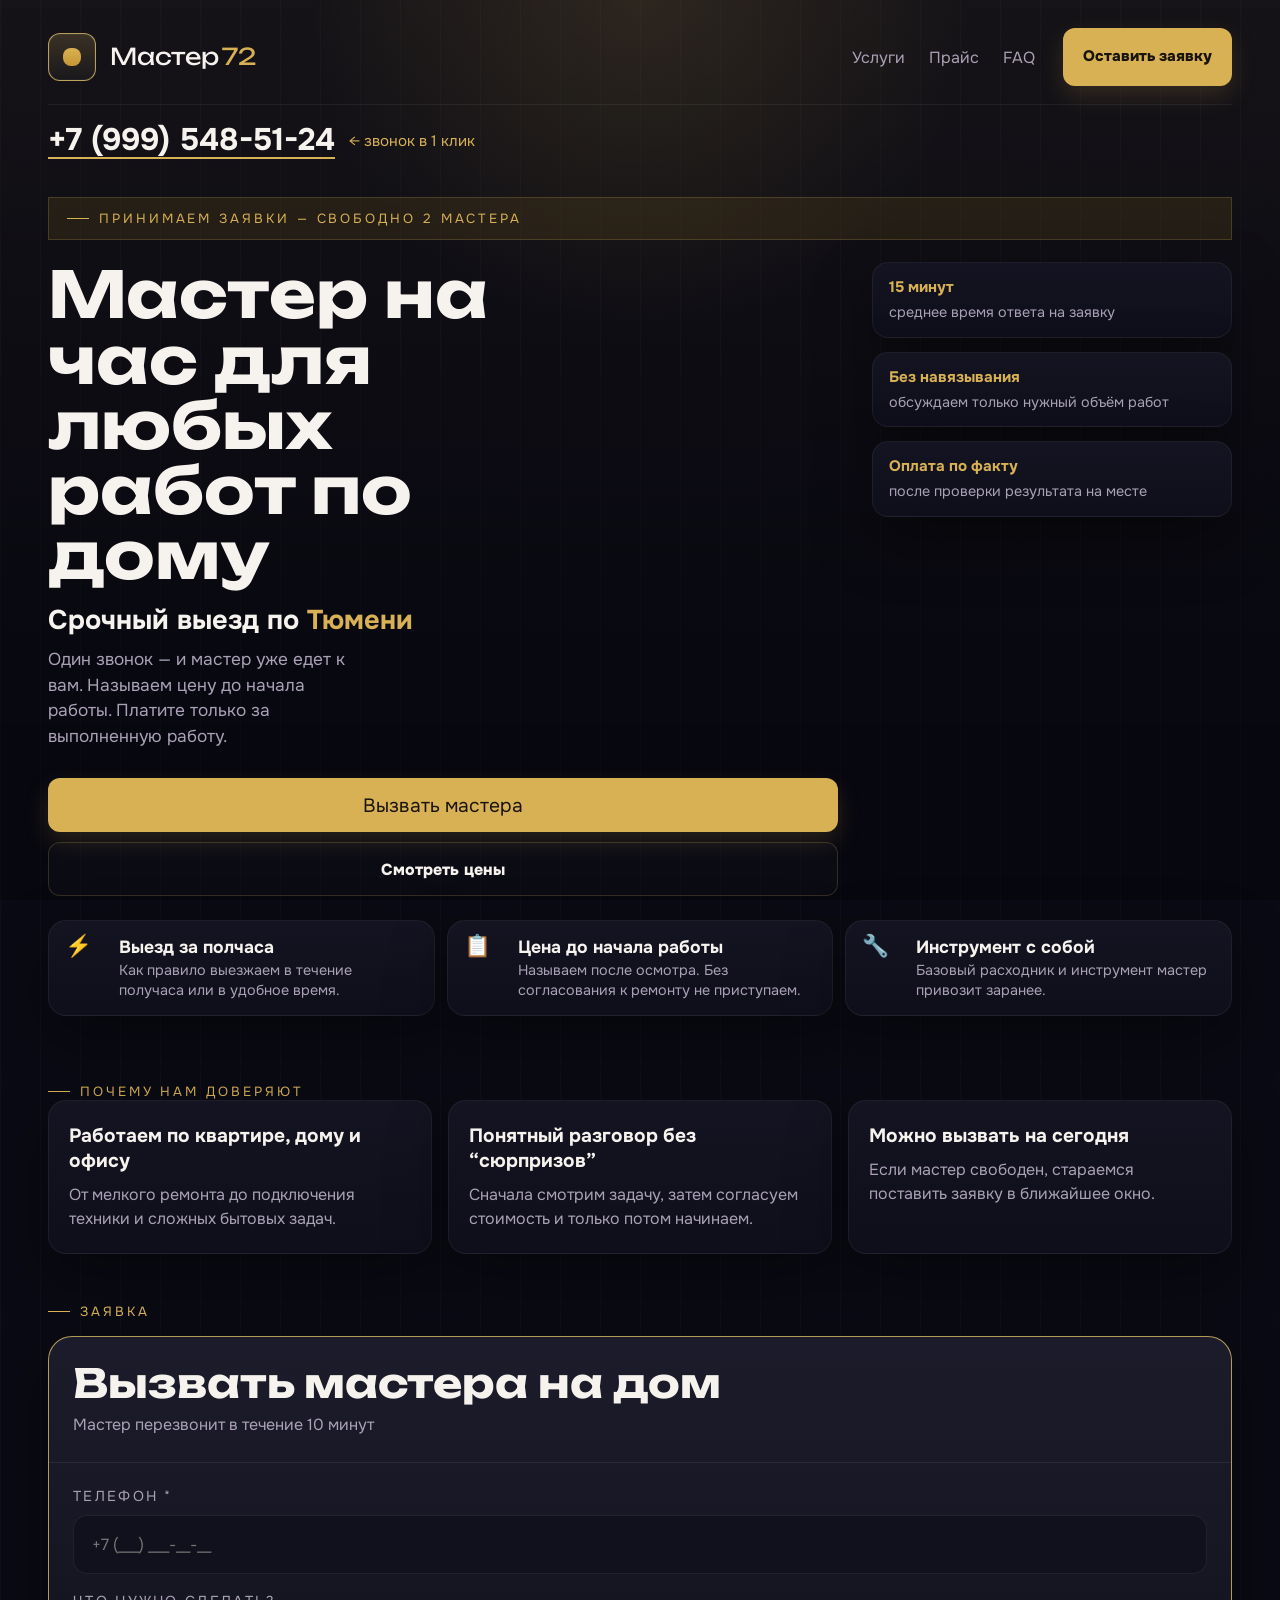
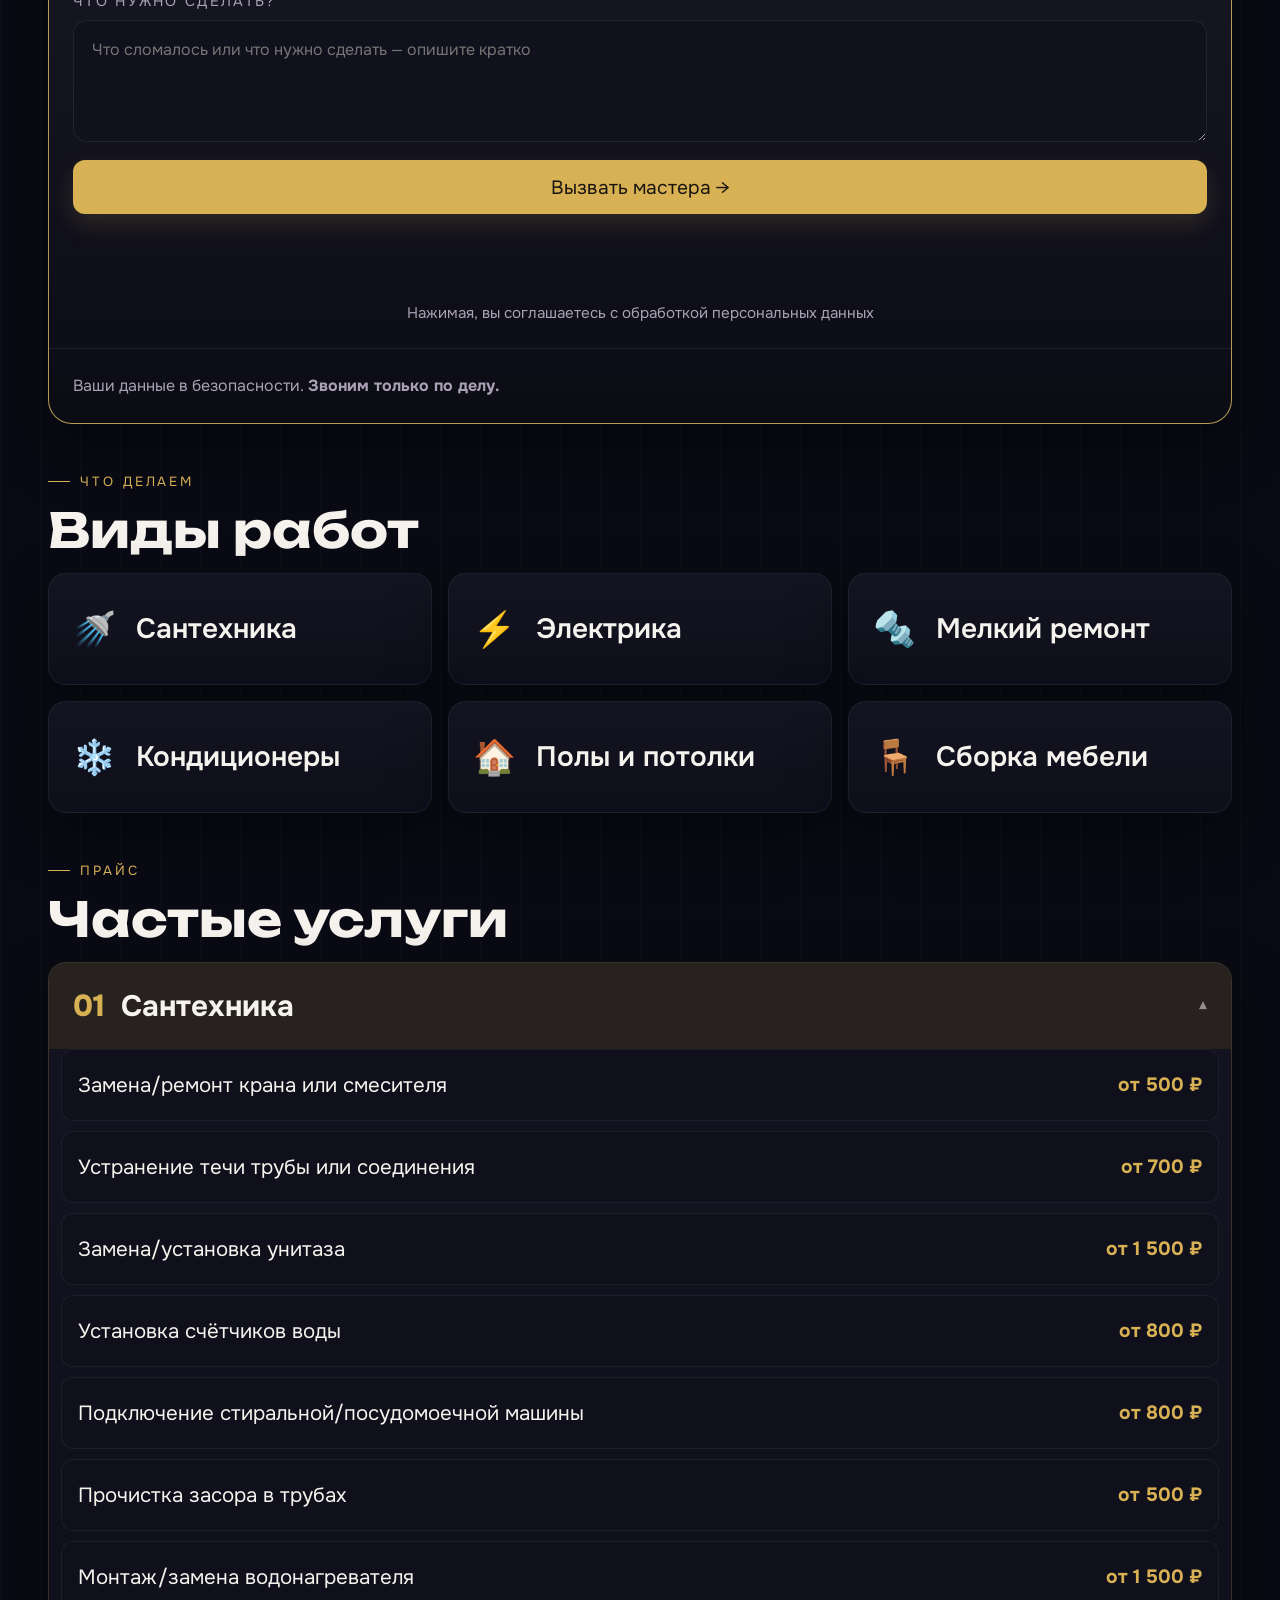
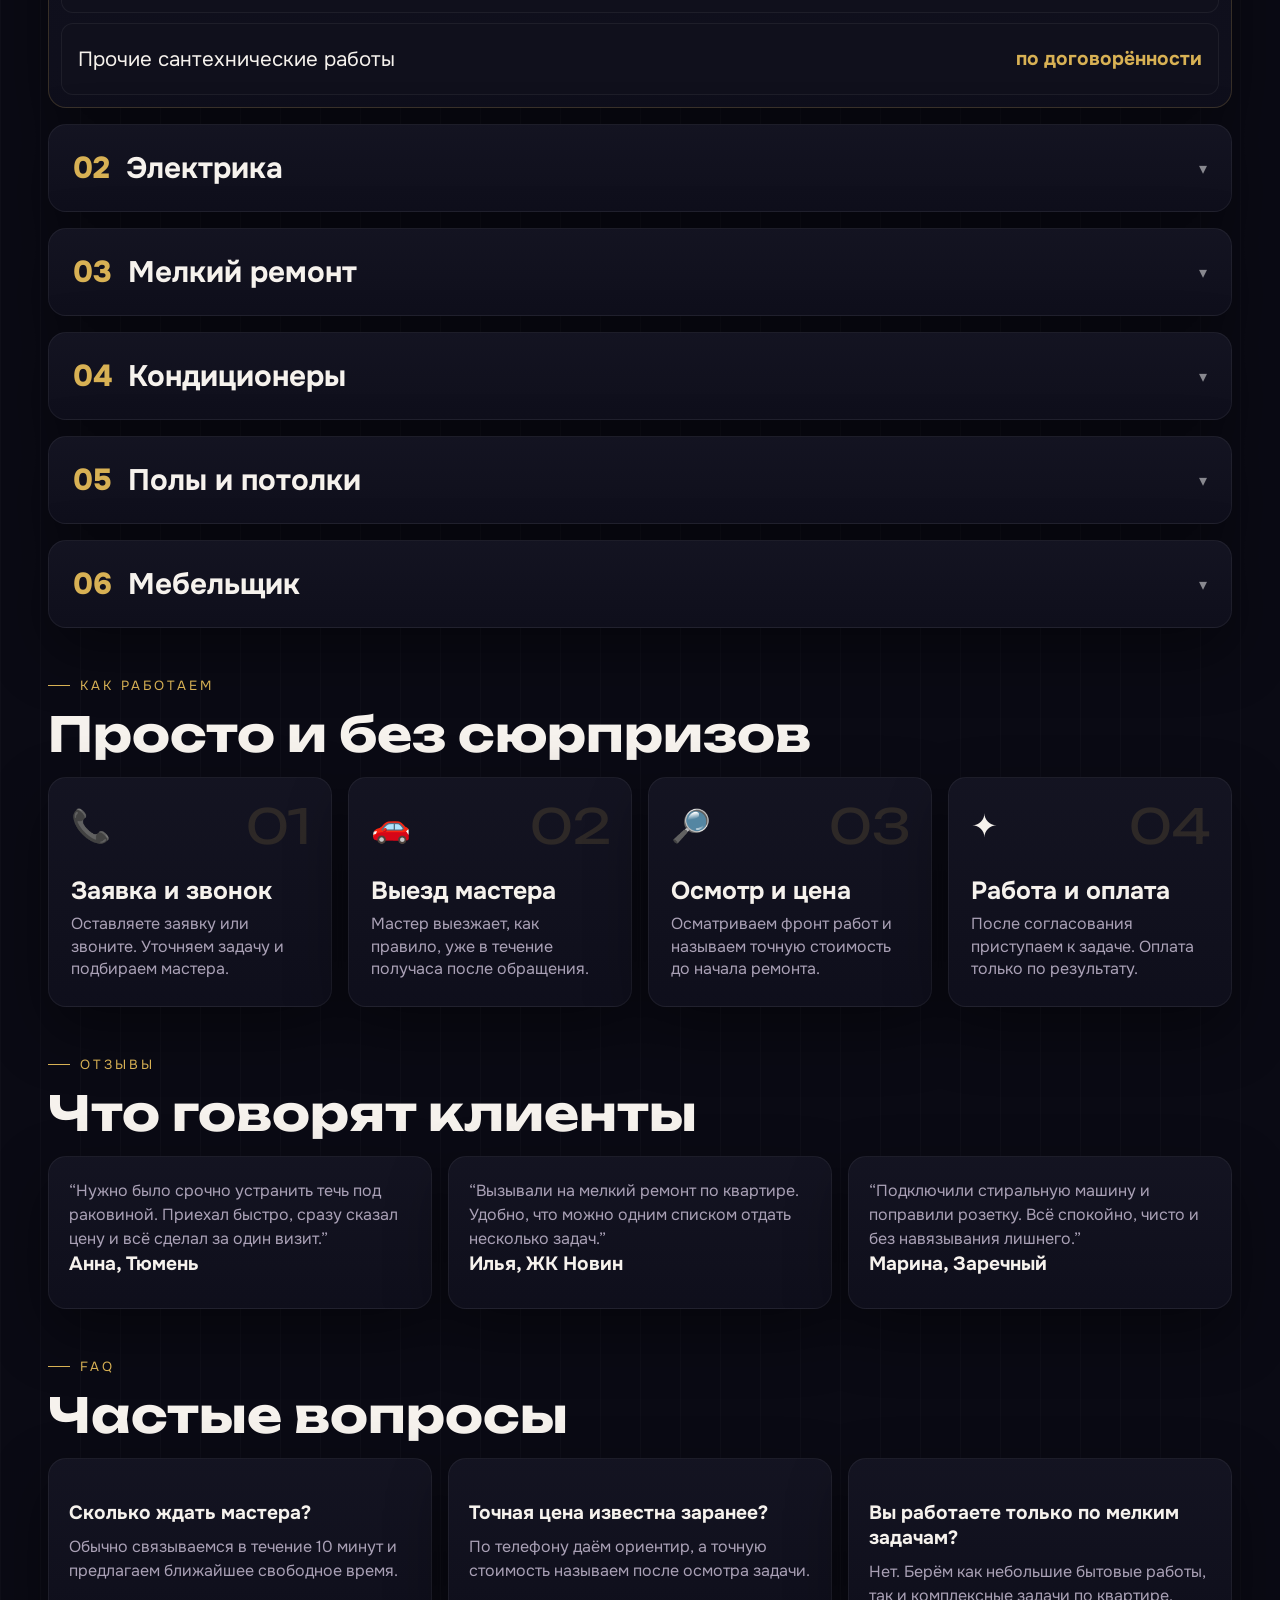
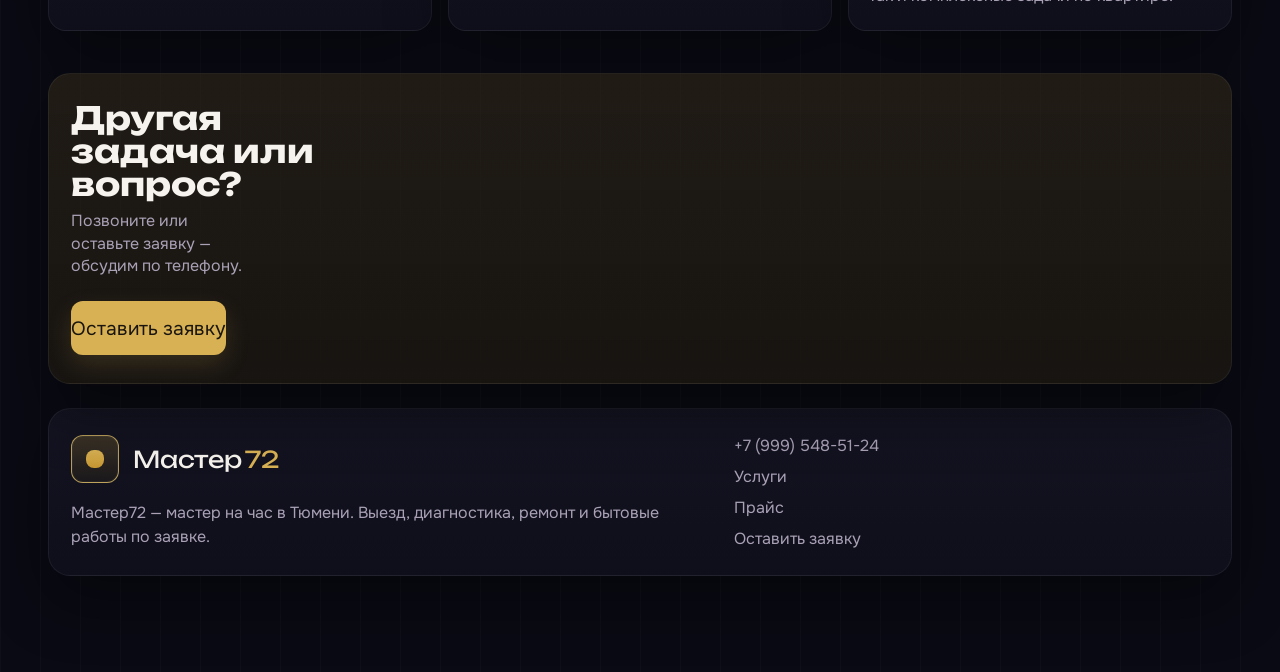
==== index.html @ 2a62adc3 "Initial Master72 demo site" ====
<!DOCTYPE html>
<html lang="ru">
  <head>
    <meta charset="UTF-8" />
    <meta name="viewport" content="width=device-width, initial-scale=1.0" />
    <title>Мастер72 — мастер на час в Тюмени</title>
    <meta
      name="description"
      content="Мастер72 — мастер на час в Тюмени. Срочный выезд, понятная цена и заявка в 1 клик."
    />
    <link rel="preconnect" href="https://fonts.googleapis.com" />
    <link rel="preconnect" href="https://fonts.gstatic.com" crossorigin />
    <link
      href="https://fonts.googleapis.com/css2?family=Onest:wght@300;400;500;600;700;800&family=Unbounded:wght@500;700&display=swap"
      rel="stylesheet"
    />
    <link rel="stylesheet" href="styles.css" />
  </head>
  <body>
    <div class="page-shell">
      <header class="site-header reveal">
        <div class="brand">
          <div class="brand__mark" aria-hidden="true"></div>
          <div class="brand__name">
            <span>Мастер</span><span>72</span>
          </div>
        </div>
        <nav class="top-nav" aria-label="Основная навигация">
          <a href="#services">Услуги</a>
          <a href="#prices">Прайс</a>
          <a href="#faq">FAQ</a>
        </nav>
        <a class="button button--header" href="#lead-form">Оставить заявку</a>
      </header>

      <div class="contact-bar reveal">
        <a class="contact-bar__phone" href="tel:+79995485124">+7 (999) 548-51-24</a>
        <a class="contact-bar__hint" href="#lead-form">← звонок в 1 клик</a>
      </div>

      <main>
        <section class="hero reveal">
          <div class="eyebrow">Принимаем заявки — свободно 2 мастера</div>
          <div class="hero-grid">
            <div class="hero-copy">
              <h1>Мастер на час для любых работ по дому</h1>
              <p class="hero__subtitle">Срочный выезд по <span>Тюмени</span></p>
              <p class="hero__text">
                Один звонок — и мастер уже едет к вам. Называем цену до начала
                работы. Платите только за выполненную работу.
              </p>
              <div class="hero-actions">
                <a class="button button--primary" href="#lead-form">Вызвать мастера</a>
                <a class="button button--ghost" href="#prices">Смотреть цены</a>
              </div>
            </div>

            <aside class="hero-aside">
              <div class="hero-badge">
                <strong>15 минут</strong>
                <span>среднее время ответа на заявку</span>
              </div>
              <div class="hero-badge">
                <strong>Без навязывания</strong>
                <span>обсуждаем только нужный объём работ</span>
              </div>
              <div class="hero-badge">
                <strong>Оплата по факту</strong>
                <span>после проверки результата на месте</span>
              </div>
            </aside>
          </div>

          <div class="hero-points">
            <article class="point-card">
              <div class="point-card__icon">⚡</div>
              <div>
                <h2>Выезд за полчаса</h2>
                <p>Как правило выезжаем в течение получаса или в удобное время.</p>
              </div>
            </article>
            <article class="point-card">
              <div class="point-card__icon">📋</div>
              <div>
                <h2>Цена до начала работы</h2>
                <p>Называем после осмотра. Без согласования к ремонту не приступаем.</p>
              </div>
            </article>
            <article class="point-card">
              <div class="point-card__icon">🔧</div>
              <div>
                <h2>Инструмент с собой</h2>
                <p>Базовый расходник и инструмент мастер привозит заранее.</p>
              </div>
            </article>
          </div>
        </section>

        <section class="trust reveal">
          <div class="section-label">Почему нам доверяют</div>
          <div class="trust-grid">
            <article class="trust-card">
              <strong>Работаем по квартире, дому и офису</strong>
              <p>От мелкого ремонта до подключения техники и сложных бытовых задач.</p>
            </article>
            <article class="trust-card">
              <strong>Понятный разговор без “сюрпризов”</strong>
              <p>Сначала смотрим задачу, затем согласуем стоимость и только потом начинаем.</p>
            </article>
            <article class="trust-card">
              <strong>Можно вызвать на сегодня</strong>
              <p>Если мастер свободен, стараемся поставить заявку в ближайшее окно.</p>
            </article>
          </div>
        </section>

        <section class="lead reveal" id="lead-form">
          <div class="section-label">Заявка</div>
          <div class="lead__panel">
            <div class="lead__head">
              <h2>Вызвать мастера на дом</h2>
              <p>Мастер перезвонит в течение 10 минут</p>
            </div>

            <form class="lead-form" novalidate>
              <label>
                <span>Телефон *</span>
                <input
                  type="tel"
                  name="phone"
                  autocomplete="tel"
                  required
                  inputmode="tel"
                  maxlength="18"
                  placeholder="+7 (___) ___-__-__"
                />
              </label>
              <label>
                <span>Что нужно сделать?</span>
                <textarea
                  name="message"
                  rows="4"
                  placeholder="Что сломалось или что нужно сделать — опишите кратко"
                ></textarea>
              </label>
              <label class="lead-form__trap" aria-hidden="true">
                <span>Не заполнять</span>
                <input type="text" name="company" tabindex="-1" autocomplete="off" />
              </label>
              <button type="submit" class="button button--primary">
                Вызвать мастера →
              </button>
              <p class="lead-form__status" aria-live="polite"></p>
              <p class="lead-form__policy">
                Нажимая, вы соглашаетесь с обработкой персональных данных
              </p>
            </form>

            <div class="lead__foot">
              Ваши данные в безопасности. <strong>Звоним только по делу.</strong>
            </div>
          </div>
          <div class="lead-success" aria-hidden="true">
            <div class="lead-success__icon">✓</div>
            <h3>Заявка отправлена</h3>
            <p>Мы получили ваш номер и скоро свяжемся с вами, чтобы уточнить детали.</p>
          </div>
        </section>

        <section class="services reveal" id="services">
          <div class="section-label">Что делаем</div>
          <h2 class="section-title">Виды работ</h2>

          <div class="services-list">
            <article class="service-tile"><span>🚿</span>Сантехника</article>
            <article class="service-tile"><span>⚡</span>Электрика</article>
            <article class="service-tile"><span>🔩</span>Мелкий ремонт</article>
            <article class="service-tile"><span>❄️</span>Кондиционеры</article>
            <article class="service-tile"><span>🏠</span>Полы и потолки</article>
            <article class="service-tile"><span>🪑</span>Сборка мебели</article>
          </div>
        </section>

        <section class="prices reveal" id="prices">
          <div class="section-label">Прайс</div>
          <h2 class="section-title">Частые услуги</h2>

          <div class="accordion">
            <article class="accordion-item is-open">
              <button class="accordion-trigger" type="button" aria-expanded="true">
                <span class="accordion-trigger__index">01</span>
                <span class="accordion-trigger__title">Сантехника</span>
                <span class="accordion-trigger__arrow">▾</span>
              </button>
              <div class="accordion-panel">
                <div class="price-row"><span>Замена/ремонт крана или смесителя</span><strong>от 500 ₽</strong></div>
                <div class="price-row"><span>Устранение течи трубы или соединения</span><strong>от 700 ₽</strong></div>
                <div class="price-row"><span>Замена/установка унитаза</span><strong>от 1 500 ₽</strong></div>
                <div class="price-row"><span>Установка счётчиков воды</span><strong>от 800 ₽</strong></div>
                <div class="price-row"><span>Подключение стиральной/посудомоечной машины</span><strong>от 800 ₽</strong></div>
                <div class="price-row"><span>Прочистка засора в трубах</span><strong>от 500 ₽</strong></div>
                <div class="price-row"><span>Монтаж/замена водонагревателя</span><strong>от 1 500 ₽</strong></div>
                <div class="price-row"><span>Прочие сантехнические работы</span><strong>по договорённости</strong></div>
              </div>
            </article>

            <article class="accordion-item">
              <button class="accordion-trigger" type="button" aria-expanded="false">
                <span class="accordion-trigger__index">02</span>
                <span class="accordion-trigger__title">Электрика</span>
                <span class="accordion-trigger__arrow">▾</span>
              </button>
              <div class="accordion-panel">
                <div class="price-row"><span>Замена розетки или выключателя</span><strong>от 400 ₽</strong></div>
                <div class="price-row"><span>Установка светильника</span><strong>от 700 ₽</strong></div>
                <div class="price-row"><span>Поиск неисправности</span><strong>от 1 000 ₽</strong></div>
              </div>
            </article>

            <article class="accordion-item">
              <button class="accordion-trigger" type="button" aria-expanded="false">
                <span class="accordion-trigger__index">03</span>
                <span class="accordion-trigger__title">Мелкий ремонт</span>
                <span class="accordion-trigger__arrow">▾</span>
              </button>
              <div class="accordion-panel">
                <div class="price-row"><span>Повесить полку, карниз, зеркало</span><strong>от 500 ₽</strong></div>
                <div class="price-row"><span>Замена замка или ручки</span><strong>от 700 ₽</strong></div>
                <div class="price-row"><span>Мелкий бытовой ремонт</span><strong>по договорённости</strong></div>
              </div>
            </article>

            <article class="accordion-item">
              <button class="accordion-trigger" type="button" aria-expanded="false">
                <span class="accordion-trigger__index">04</span>
                <span class="accordion-trigger__title">Кондиционеры</span>
                <span class="accordion-trigger__arrow">▾</span>
              </button>
              <div class="accordion-panel">
                <div class="price-row"><span>Чистка внутреннего блока</span><strong>от 1 500 ₽</strong></div>
                <div class="price-row"><span>Диагностика</span><strong>от 1 000 ₽</strong></div>
              </div>
            </article>

            <article class="accordion-item">
              <button class="accordion-trigger" type="button" aria-expanded="false">
                <span class="accordion-trigger__index">05</span>
                <span class="accordion-trigger__title">Полы и потолки</span>
                <span class="accordion-trigger__arrow">▾</span>
              </button>
              <div class="accordion-panel">
                <div class="price-row"><span>Локальный ремонт покрытий</span><strong>от 1 200 ₽</strong></div>
                <div class="price-row"><span>Монтаж плинтуса</span><strong>от 250 ₽/м</strong></div>
              </div>
            </article>

            <article class="accordion-item">
              <button class="accordion-trigger" type="button" aria-expanded="false">
                <span class="accordion-trigger__index">06</span>
                <span class="accordion-trigger__title">Мебельщик</span>
                <span class="accordion-trigger__arrow">▾</span>
              </button>
              <div class="accordion-panel">
                <div class="price-row"><span>Сборка шкафа или комода</span><strong>от 1 500 ₽</strong></div>
                <div class="price-row"><span>Сборка кухни</span><strong>от 4 000 ₽</strong></div>
              </div>
            </article>
          </div>
        </section>

        <section class="process reveal">
          <div class="section-label">Как работаем</div>
          <h2 class="section-title">Просто и без сюрпризов</h2>

          <div class="steps">
            <article class="step-card">
              <div class="step-card__emoji">📞</div>
              <div class="step-card__number">01</div>
              <h3>Заявка и звонок</h3>
              <p>Оставляете заявку или звоните. Уточняем задачу и подбираем мастера.</p>
            </article>
            <article class="step-card">
              <div class="step-card__emoji">🚗</div>
              <div class="step-card__number">02</div>
              <h3>Выезд мастера</h3>
              <p>Мастер выезжает, как правило, уже в течение получаса после обращения.</p>
            </article>
            <article class="step-card">
              <div class="step-card__emoji">🔎</div>
              <div class="step-card__number">03</div>
              <h3>Осмотр и цена</h3>
              <p>Осматриваем фронт работ и называем точную стоимость до начала ремонта.</p>
            </article>
            <article class="step-card">
              <div class="step-card__emoji">✦</div>
              <div class="step-card__number">04</div>
              <h3>Работа и оплата</h3>
              <p>После согласования приступаем к задаче. Оплата только по результату.</p>
            </article>
          </div>
        </section>

        <section class="reviews reveal">
          <div class="section-label">Отзывы</div>
          <h2 class="section-title">Что говорят клиенты</h2>
          <div class="reviews-grid">
            <article class="review-card">
              <p>
                “Нужно было срочно устранить течь под раковиной. Приехал быстро,
                сразу сказал цену и всё сделал за один визит.”
              </p>
              <strong>Анна, Тюмень</strong>
            </article>
            <article class="review-card">
              <p>
                “Вызывали на мелкий ремонт по квартире. Удобно, что можно одним
                списком отдать несколько задач.”
              </p>
              <strong>Илья, ЖК Новин</strong>
            </article>
            <article class="review-card">
              <p>
                “Подключили стиральную машину и поправили розетку. Всё спокойно,
                чисто и без навязывания лишнего.”
              </p>
              <strong>Марина, Заречный</strong>
            </article>
          </div>
        </section>

        <section class="faq reveal" id="faq">
          <div class="section-label">FAQ</div>
          <h2 class="section-title">Частые вопросы</h2>
          <div class="faq-list">
            <article class="faq-item">
              <h3>Сколько ждать мастера?</h3>
              <p>Обычно связываемся в течение 10 минут и предлагаем ближайшее свободное время.</p>
            </article>
            <article class="faq-item">
              <h3>Точная цена известна заранее?</h3>
              <p>По телефону даём ориентир, а точную стоимость называем после осмотра задачи.</p>
            </article>
            <article class="faq-item">
              <h3>Вы работаете только по мелким задачам?</h3>
              <p>Нет. Берём как небольшие бытовые работы, так и комплексные задачи по квартире.</p>
            </article>
          </div>
        </section>

        <section class="cta reveal">
          <div>
            <h2>Другая задача или вопрос?</h2>
            <p>Позвоните или оставьте заявку — обсудим по телефону.</p>
          </div>
          <a class="button button--primary" href="#lead-form">Оставить заявку</a>
        </section>
      </main>

      <footer class="site-footer reveal">
        <div class="site-footer__brand">
          <div class="brand">
            <div class="brand__mark" aria-hidden="true"></div>
            <div class="brand__name">
              <span>Мастер</span><span>72</span>
            </div>
          </div>
          <p>Мастер72 — мастер на час в Тюмени. Выезд, диагностика, ремонт и бытовые работы по заявке.</p>
        </div>
        <div class="site-footer__links">
          <a href="tel:+79995485124">+7 (999) 548-51-24</a>
          <a href="#services">Услуги</a>
          <a href="#prices">Прайс</a>
          <a href="#lead-form">Оставить заявку</a>
        </div>
      </footer>
    </div>

    <script src="script.js"></script>
  </body>
</html>
---- styles.css ----
:root {
  --bg: #0a0a14;
  --bg-soft: #10101d;
  --panel: #141422;
  --panel-strong: #201d18;
  --line: rgba(233, 200, 109, 0.18);
  --line-strong: rgba(233, 200, 109, 0.75);
  --text: #f6f2ed;
  --muted: #aaa1b6;
  --accent: #d8b154;
  --accent-deep: #9f7c2e;
  --shadow: 0 24px 60px rgba(0, 0, 0, 0.42);
}

* {
  box-sizing: border-box;
}

html {
  scroll-behavior: smooth;
}

body {
  margin: 0;
  min-width: 320px;
  overflow-x: hidden;
  font-family: "Onest", sans-serif;
  background:
    linear-gradient(180deg, rgba(216, 177, 84, 0.06), transparent 12%),
    linear-gradient(90deg, rgba(255, 255, 255, 0.02) 1px, transparent 1px),
    var(--bg);
  background-size: auto, 40px 40px, auto;
  color: var(--text);
}

body::before {
  content: "";
  position: fixed;
  inset: 0;
  pointer-events: none;
  background:
    radial-gradient(circle at top center, rgba(216, 177, 84, 0.12), transparent 30%),
    linear-gradient(180deg, transparent, rgba(0, 0, 0, 0.25));
}

.page-shell {
  width: min(100%, 1240px);
  margin: 0 auto;
  padding: 18px 20px 48px;
  position: relative;
}

.site-header,
.contact-bar,
.hero,
.trust,
.lead,
.services,
.prices,
.process,
.reviews,
.faq,
.cta {
  position: relative;
  z-index: 1;
}

.site-header {
  display: grid;
  grid-template-columns: minmax(0, 1fr) auto auto;
  align-items: center;
  gap: 16px;
  padding-bottom: 18px;
  border-bottom: 1px solid rgba(255, 255, 255, 0.06);
}

.brand {
  display: flex;
  align-items: center;
  gap: 14px;
  min-width: 0;
}

.brand__mark {
  width: 48px;
  height: 48px;
  border-radius: 12px;
  border: 1px solid var(--line-strong);
  background:
    linear-gradient(180deg, rgba(216, 177, 84, 0.22), rgba(216, 177, 84, 0.06)),
    #0e0e18;
  box-shadow: inset 0 0 0 1px rgba(255, 255, 255, 0.04);
  position: relative;
}

.brand__mark::before {
  content: "";
  position: absolute;
  inset: 14px;
  border-radius: 8px;
  background: linear-gradient(180deg, var(--accent), #c69732);
}

.brand__name {
  display: flex;
  flex-wrap: wrap;
  gap: 0.15em;
  font-family: "Unbounded", sans-serif;
  font-size: clamp(1rem, 4vw, 1.45rem);
  line-height: 1.1;
  min-width: 0;
}

.brand__name span:last-child {
  color: var(--accent);
}

.top-nav {
  display: none;
  align-items: center;
  gap: 24px;
}

.top-nav a,
.site-footer__links a {
  color: var(--muted);
  text-decoration: none;
  transition: color 180ms ease;
}

.top-nav a:hover,
.site-footer__links a:hover {
  color: var(--text);
}

.button {
  display: inline-flex;
  align-items: center;
  justify-content: center;
  border-radius: 12px;
  text-decoration: none;
  font-weight: 800;
  transition: transform 180ms ease, box-shadow 180ms ease, background 180ms ease;
}

.button:hover,
.button:focus-visible {
  transform: translateY(-1px);
}

.button--header,
.button--primary {
  background: var(--accent);
  color: #19150e;
  box-shadow: 0 10px 24px rgba(216, 177, 84, 0.16);
}

.button--ghost {
  min-height: 64px;
  padding: 0 22px;
  border: 1px solid var(--line);
  color: var(--text);
  background: rgba(255, 255, 255, 0.02);
}

.button--header {
  min-height: 58px;
  padding: 0 20px;
  width: auto;
  min-width: 146px;
  text-align: center;
  font-size: 0.95rem;
  line-height: 1.05;
  flex-shrink: 0;
}

.contact-bar {
  display: flex;
  align-items: center;
  gap: 14px;
  padding: 18px 0 12px;
  margin-bottom: 18px;
  overflow-x: auto;
}

.contact-bar__phone {
  color: var(--text);
  text-decoration: none;
  font-size: clamp(1.35rem, 5vw, 1.95rem);
  font-weight: 700;
  border-bottom: 2px solid var(--accent);
  line-height: 1.1;
}

.contact-bar__hint {
  color: var(--accent);
  text-decoration: none;
  white-space: nowrap;
  font-size: 0.95rem;
}

.hero {
  padding: 8px 0 18px;
}

.hero-grid {
  display: grid;
  gap: 22px;
  margin-bottom: 24px;
}

.hero-copy {
  display: grid;
  align-content: start;
}

.hero-actions {
  display: grid;
  gap: 12px;
  margin-top: 8px;
}

.hero-aside {
  display: grid;
  gap: 14px;
  align-content: start;
  align-self: start;
}

.hero-badge,
.trust-card,
.review-card,
.faq-item,
.site-footer {
  border: 1px solid rgba(255, 255, 255, 0.06);
  background: linear-gradient(180deg, rgba(20, 20, 34, 0.98), rgba(15, 15, 28, 0.98));
  box-shadow: var(--shadow);
}

.hero-badge {
  padding: 14px 16px;
  border-radius: 18px;
}

.hero-badge strong {
  display: block;
  margin-bottom: 4px;
  font-size: 0.98rem;
  color: var(--accent);
}

.hero-badge span {
  color: var(--muted);
  line-height: 1.35;
  font-size: 0.94rem;
}

.eyebrow,
.section-label {
  display: inline-flex;
  align-items: center;
  gap: 10px;
  color: var(--accent);
  text-transform: uppercase;
  letter-spacing: 0.22em;
  font-size: 0.83rem;
}

.eyebrow {
  width: 100%;
  padding: 12px 18px;
  margin-bottom: 22px;
  border: 1px solid var(--line);
  background: rgba(78, 61, 28, 0.35);
}

.eyebrow::before,
.section-label::before {
  content: "";
  width: 22px;
  height: 1px;
  background: currentColor;
}

h1,
.section-title,
.lead__head h2,
.cta h2 {
  margin: 0;
  font-family: "Unbounded", sans-serif;
  font-weight: 700;
  line-height: 1.02;
}

h1 {
  max-width: 10ch;
  font-size: clamp(2.05rem, 9.8vw, 4rem);
}

.hero__subtitle {
  margin: 18px 0 10px;
  font-size: clamp(1.2rem, 5vw, 1.8rem);
  font-weight: 700;
}

.hero__subtitle span,
.hero__subtitle strong,
.accent {
  color: var(--accent);
}

.hero__text {
  max-width: 16ch;
  margin: 0 0 28px;
  color: var(--muted);
  font-size: 1.15rem;
  line-height: 1.5;
}

.hero-points,
.trust-grid,
.services-list,
.accordion,
.steps,
.reviews-grid,
.faq-list {
  display: grid;
  gap: 16px;
}

.point-card,
.service-tile,
.accordion-item,
.step-card,
.lead__panel,
.cta {
  border: 1px solid rgba(255, 255, 255, 0.06);
  background: linear-gradient(180deg, rgba(20, 20, 34, 0.98), rgba(15, 15, 28, 0.98));
  box-shadow: var(--shadow);
}

.point-card {
  display: grid;
  grid-template-columns: 42px 1fr;
  gap: 16px;
  padding: 18px 18px;
  border-radius: 18px;
}

.point-card__icon {
  font-size: 1.7rem;
  line-height: 1;
}

.point-card h2,
.step-card h3 {
  margin: 0 0 6px;
  font-size: 1.55rem;
  font-weight: 700;
}

.point-card p,
.step-card p,
.cta p,
.lead__head p,
.lead-form__policy,
.lead__foot {
  margin: 0;
  color: var(--muted);
  line-height: 1.4;
}

.lead,
.trust,
.services,
.prices,
.process,
.reviews,
.faq,
.cta {
  margin-top: 42px;
}

.lead {
  position: relative;
}

.lead__panel {
  margin-top: 16px;
  border-radius: 24px;
  overflow: hidden;
  border-color: var(--line-strong);
  background:
    linear-gradient(180deg, rgba(28, 28, 44, 0.98), rgba(12, 12, 21, 0.98));
}

.lead__head,
.lead__foot {
  padding: 26px 24px;
}

.lead__head {
  border-bottom: 1px solid rgba(255, 255, 255, 0.08);
}

.lead__head h2 {
  font-size: clamp(1.8rem, 7vw, 2.5rem);
  margin-bottom: 10px;
}

.lead-form {
  display: grid;
  gap: 18px;
  padding: 24px;
}

.lead-form label {
  display: grid;
  gap: 10px;
}

.lead-form span {
  color: var(--muted);
  text-transform: uppercase;
  letter-spacing: 0.16em;
  font-size: 0.9rem;
}

.lead-form input,
.lead-form textarea {
  width: 100%;
  border: 1px solid rgba(255, 255, 255, 0.07);
  border-radius: 14px;
  background: #11111d;
  color: var(--text);
  padding: 18px 18px;
  font: inherit;
  outline: none;
}

.lead-form input:focus,
.lead-form textarea:focus {
  border-color: var(--line-strong);
  box-shadow: 0 0 0 4px rgba(216, 177, 84, 0.08);
}

.lead-form__trap {
  position: absolute;
  left: -9999px;
  opacity: 0;
  pointer-events: none;
}

.button--primary {
  min-height: 64px;
  border: 0;
  font: inherit;
  font-size: 1.45rem;
  cursor: pointer;
}

.lead-form__policy {
  text-align: center;
  font-size: 0.95rem;
}

.lead-form__status {
  min-height: 1.4em;
  text-align: center;
  font-size: 0.96rem;
}

.lead-form__status[data-state="success"] {
  color: #d6c06f;
}

.lead-form__status[data-state="error"] {
  color: #f0a1a1;
}

.button:disabled {
  cursor: wait;
  opacity: 0.82;
  transform: none;
}

.lead__foot {
  border-top: 1px solid rgba(255, 255, 255, 0.08);
}

.lead-success {
  position: absolute;
  inset: 56px 14px 14px;
  display: grid;
  align-content: center;
  justify-items: center;
  gap: 14px;
  padding: 28px 22px;
  border-radius: 22px;
  background: linear-gradient(180deg, rgba(18, 18, 31, 0.96), rgba(10, 10, 18, 0.98));
  border: 1px solid rgba(216, 177, 84, 0.24);
  box-shadow: 0 30px 70px rgba(0, 0, 0, 0.45);
  opacity: 0;
  transform: translateY(10px);
  pointer-events: none;
  transition: opacity 220ms ease, transform 220ms ease;
  z-index: 3;
  text-align: center;
}

.lead-success.is-visible {
  opacity: 1;
  transform: translateY(0);
}

.lead-success__icon {
  width: 64px;
  height: 64px;
  display: grid;
  place-items: center;
  border-radius: 50%;
  background: rgba(216, 177, 84, 0.12);
  border: 1px solid rgba(216, 177, 84, 0.35);
  color: var(--accent);
  font-size: 2rem;
  font-weight: 700;
}

.lead-success h3 {
  margin: 0;
  font-family: "Unbounded", sans-serif;
  font-size: 1.45rem;
}

.lead-success p {
  margin: 0;
  max-width: 28ch;
  color: var(--muted);
  line-height: 1.5;
}

.lead.is-success .lead__panel {
  filter: blur(2px);
  opacity: 0.28;
  pointer-events: none;
}

.section-title {
  margin-top: 16px;
  margin-bottom: 18px;
  font-size: clamp(2rem, 8vw, 3rem);
}

.trust-card,
.review-card,
.faq-item {
  padding: 22px 20px;
  border-radius: 18px;
}

.trust-card strong,
.review-card strong,
.faq-item h3 {
  display: block;
  margin-bottom: 10px;
  font-size: 1.2rem;
}

.trust-card p,
.review-card p,
.faq-item p,
.site-footer__brand p {
  margin: 0;
  color: var(--muted);
  line-height: 1.5;
}

.services-list {
  grid-template-columns: 1fr;
}

.service-tile {
  display: flex;
  align-items: center;
  gap: 20px;
  min-height: 112px;
  padding: 0 24px;
  border-radius: 18px;
  font-size: 1.75rem;
  font-weight: 600;
}

.service-tile span {
  font-size: 2.15rem;
}

.accordion-item {
  border-radius: 18px;
  overflow: hidden;
}

.accordion-item.is-open {
  border-color: rgba(216, 177, 84, 0.2);
}

.accordion-trigger {
  width: 100%;
  display: grid;
  grid-template-columns: auto 1fr auto;
  align-items: center;
  gap: 16px;
  padding: 24px;
  color: inherit;
  background: transparent;
  border: 0;
  font: inherit;
  text-align: left;
  cursor: pointer;
}

.accordion-item.is-open .accordion-trigger {
  background: rgba(78, 61, 28, 0.35);
}

.accordion-trigger__index {
  color: var(--accent);
  font-size: 1.9rem;
  font-weight: 800;
}

.accordion-trigger__title {
  font-size: 1.85rem;
  font-weight: 700;
}

.accordion-trigger__arrow {
  color: rgba(255, 255, 255, 0.5);
  transition: transform 180ms ease;
}

.accordion-item.is-open .accordion-trigger__arrow {
  transform: rotate(180deg);
}

.accordion-panel {
  display: grid;
  gap: 10px;
  padding: 0 12px 12px;
}

.accordion-item:not(.is-open) .accordion-panel {
  display: none;
}

.price-row {
  display: flex;
  align-items: flex-start;
  justify-content: space-between;
  gap: 16px;
  padding: 22px 16px;
  border-radius: 12px;
  border: 1px solid rgba(255, 255, 255, 0.06);
  background: rgba(17, 17, 29, 0.92);
  font-size: 1.28rem;
}

.price-row strong {
  color: var(--accent);
  min-width: fit-content;
  font-size: 1.2rem;
  text-align: right;
}

.steps {
  margin-top: 18px;
}

.step-card {
  position: relative;
  padding: 28px 22px 26px;
  border-radius: 18px;
  min-height: 220px;
}

.step-card__emoji {
  font-size: 2rem;
  margin-bottom: 28px;
}

.step-card__number {
  position: absolute;
  top: 18px;
  right: 20px;
  font-family: "Unbounded", sans-serif;
  font-size: 3rem;
  color: rgba(216, 177, 84, 0.14);
}

.cta {
  margin-bottom: 24px;
  padding: 28px 22px;
  border-radius: 22px;
  background:
    linear-gradient(180deg, rgba(51, 42, 23, 0.55), rgba(24, 21, 17, 0.96));
}

.cta h2 {
  font-size: 2rem;
  margin-bottom: 10px;
  max-width: 10ch;
}

.cta p {
  max-width: 17ch;
  margin-bottom: 24px;
}

.site-footer {
  display: grid;
  gap: 20px;
  margin-bottom: 24px;
  padding: 26px 22px;
  border-radius: 22px;
}

.site-footer__brand .brand {
  margin-bottom: 18px;
}

.site-footer__links {
  display: grid;
  gap: 10px;
}

.reveal {
  opacity: 0;
  transform: translateY(24px);
  transition: opacity 560ms ease, transform 560ms ease;
}

.reveal.is-visible {
  opacity: 1;
  transform: translateY(0);
}

@media (max-width: 420px) {
  .page-shell {
    padding-inline: 14px;
  }

  .site-header {
    grid-template-columns: minmax(0, 1fr) auto;
    gap: 10px;
  }

  .brand {
    gap: 10px;
    min-width: 0;
  }

  .brand__mark {
    width: 42px;
    height: 42px;
  }

  .brand__mark::before {
    inset: 12px;
  }

  .brand__name {
    font-size: 0.86rem;
  }

  .button--header {
    min-width: 138px;
    padding-inline: 10px;
    min-height: 52px;
    font-size: 0.84rem;
  }

  .button--ghost {
    min-height: 56px;
  }

  .contact-bar {
    gap: 10px;
  }

  .contact-bar__phone {
    font-size: 0.94rem;
  }

  .contact-bar__hint {
    font-size: 0.73rem;
  }

  h1 {
    font-size: 1.95rem;
    max-width: 9.6ch;
  }

  .hero__subtitle {
    font-size: 1.02rem;
  }

  .hero__text {
    font-size: 0.98rem;
    max-width: 19ch;
  }

  .hero-badge strong,
  .trust-card strong,
  .review-card strong,
  .faq-item h3 {
    font-size: 1.02rem;
  }

  .point-card h2,
  .step-card h3,
  .service-tile,
  .accordion-trigger__title {
    font-size: 1.18rem;
  }

  .accordion-trigger__index {
    font-size: 1.35rem;
  }

  .section-title {
    font-size: 1.75rem;
  }

  .service-tile {
    min-height: 92px;
  }

  .price-row {
    font-size: 1rem;
    padding: 18px 14px;
  }

  .button--primary {
    font-size: 1.2rem;
  }

  .lead-success {
    inset: 52px 10px 10px;
    padding: 24px 18px;
  }

  .lead-success h3 {
    font-size: 1.2rem;
  }
}

@media (min-width: 768px) {
  .top-nav {
    display: flex;
  }

  .hero-grid,
  .lead__panel,
  .cta,
  .site-footer {
    grid-template-columns: minmax(0, 1.15fr) minmax(280px, 0.85fr);
  }

  .hero-points,
  .trust-grid,
  .reviews-grid {
    grid-template-columns: repeat(3, minmax(0, 1fr));
  }

  .hero-grid {
    gap: 30px;
    margin-bottom: 24px;
  }

  .hero-aside {
    gap: 14px;
  }

  .hero-badge {
    padding: 16px 18px;
    min-height: unset;
  }

  .hero-points {
    gap: 14px;
  }

  .point-card {
    padding: 16px 18px;
  }

  .point-card h2 {
    font-size: 1.35rem;
    margin-bottom: 4px;
  }

  .point-card p {
    font-size: 0.98rem;
  }

  .faq-list {
    grid-template-columns: repeat(3, minmax(0, 1fr));
  }

  .lead__head {
    min-height: 100%;
    display: grid;
    align-content: start;
  }

  .cta {
    align-items: center;
  }
}

@media (min-width: 641px) {
  .page-shell {
    padding-inline: 28px;
  }

  .hero__text {
    max-width: 24ch;
  }

  .hero-points,
  .services-list,
  .steps {
    grid-template-columns: repeat(2, minmax(0, 1fr));
  }
}

@media (min-width: 1024px) {
  .page-shell {
    padding-top: 28px;
    padding-bottom: 72px;
  }

  .hero {
    padding-top: 8px;
  }

  .site-header {
    gap: 28px;
  }

  h1 {
    max-width: 9ch;
    font-size: 4rem;
  }

  .hero__subtitle {
    margin-top: 14px;
    font-size: 1.7rem;
  }

  .hero__text {
    max-width: 28ch;
    margin-bottom: 20px;
    font-size: 1.08rem;
  }

  .hero-grid {
    grid-template-columns: minmax(0, 1.08fr) 360px;
    gap: 34px;
  }

  .hero-aside {
    width: 360px;
  }

  .hero-badge {
    padding: 14px 16px;
    border-radius: 16px;
  }

  .hero-badge strong {
    font-size: 0.95rem;
  }

  .hero-badge span {
    font-size: 0.9rem;
  }

  .hero-actions {
    gap: 10px;
  }

  .button--primary,
  .button--ghost {
    min-height: 54px;
  }

  .button--primary {
    font-size: 1.2rem;
  }

  .hero-points {
    grid-template-columns: repeat(3, minmax(0, 1fr));
    gap: 12px;
  }

  .point-card {
    gap: 12px;
    padding: 15px 16px;
  }

  .point-card__icon {
    font-size: 1.35rem;
  }

  .point-card h2 {
    font-size: 1.1rem;
    margin-bottom: 3px;
  }

  .point-card p {
    font-size: 0.9rem;
    line-height: 1.35;
  }

  .services-list {
    grid-template-columns: repeat(3, minmax(0, 1fr));
  }

  .steps {
    grid-template-columns: repeat(4, minmax(0, 1fr));
  }
}
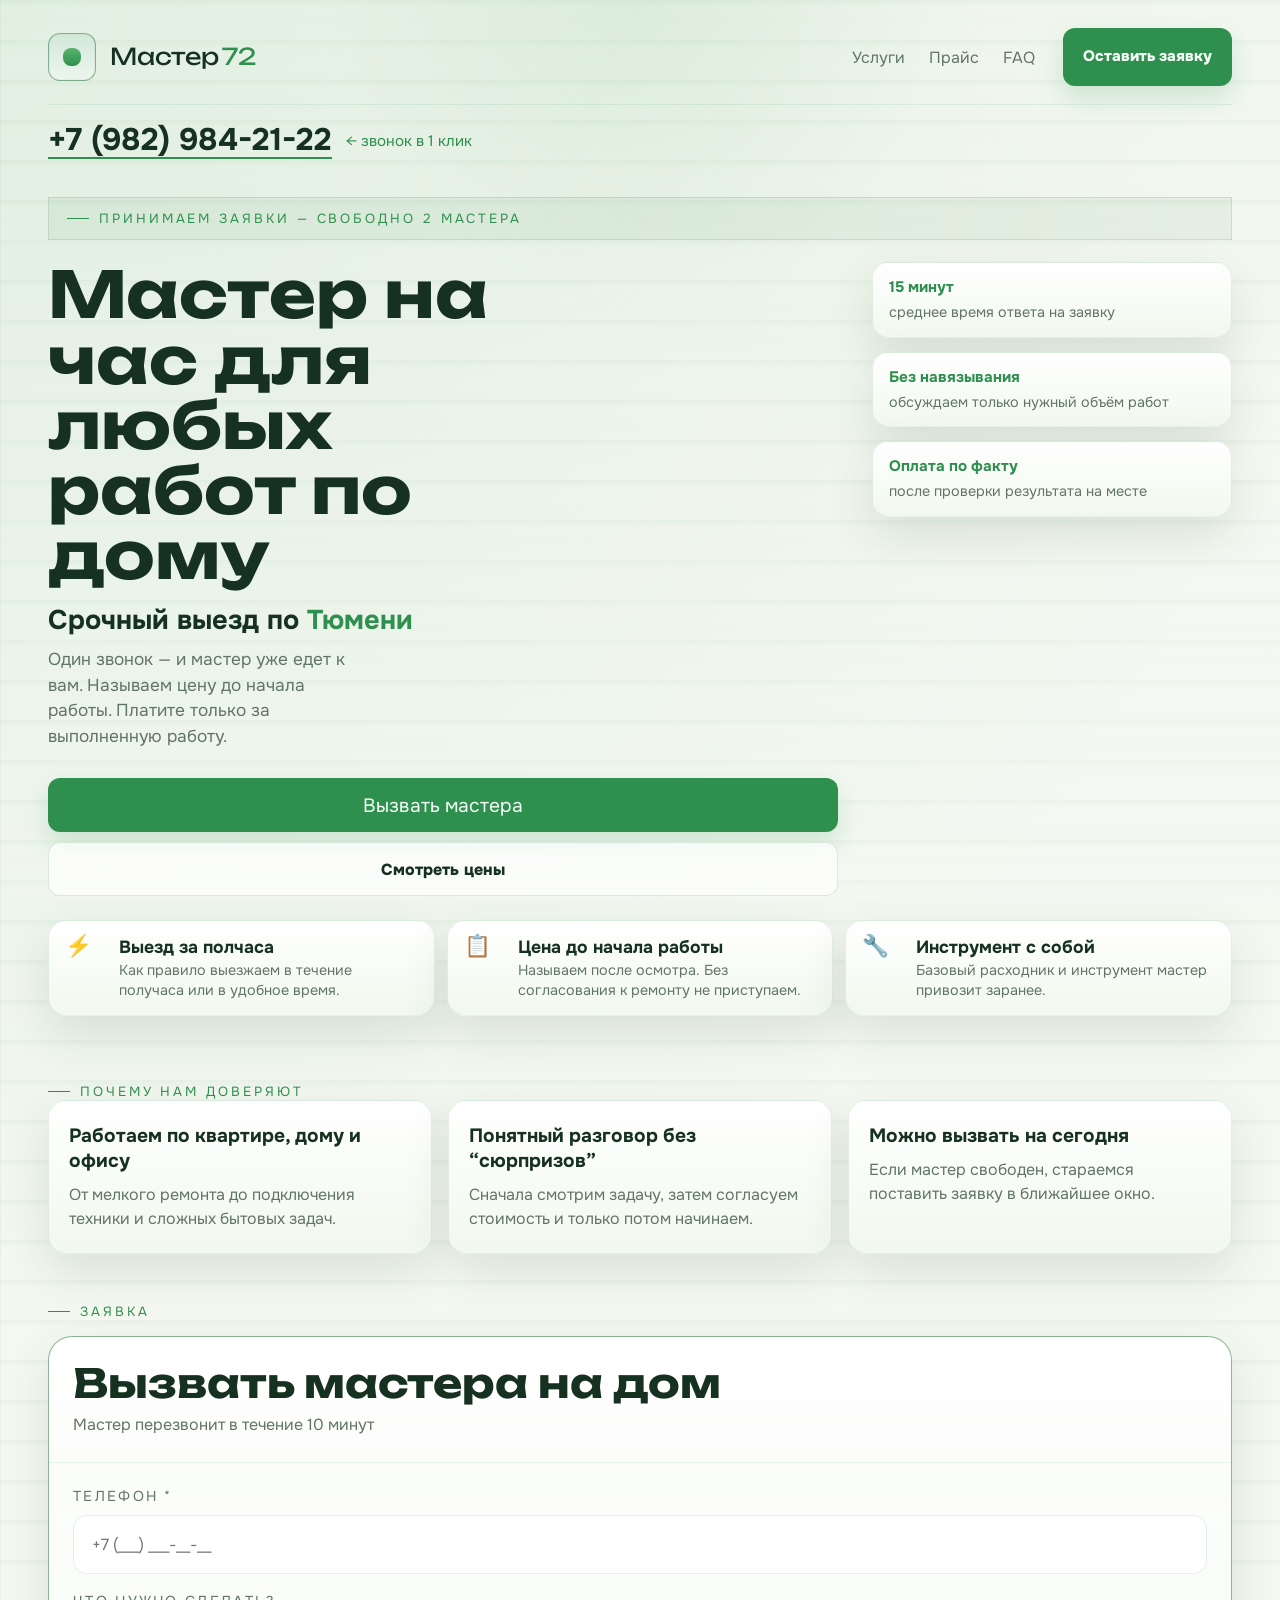
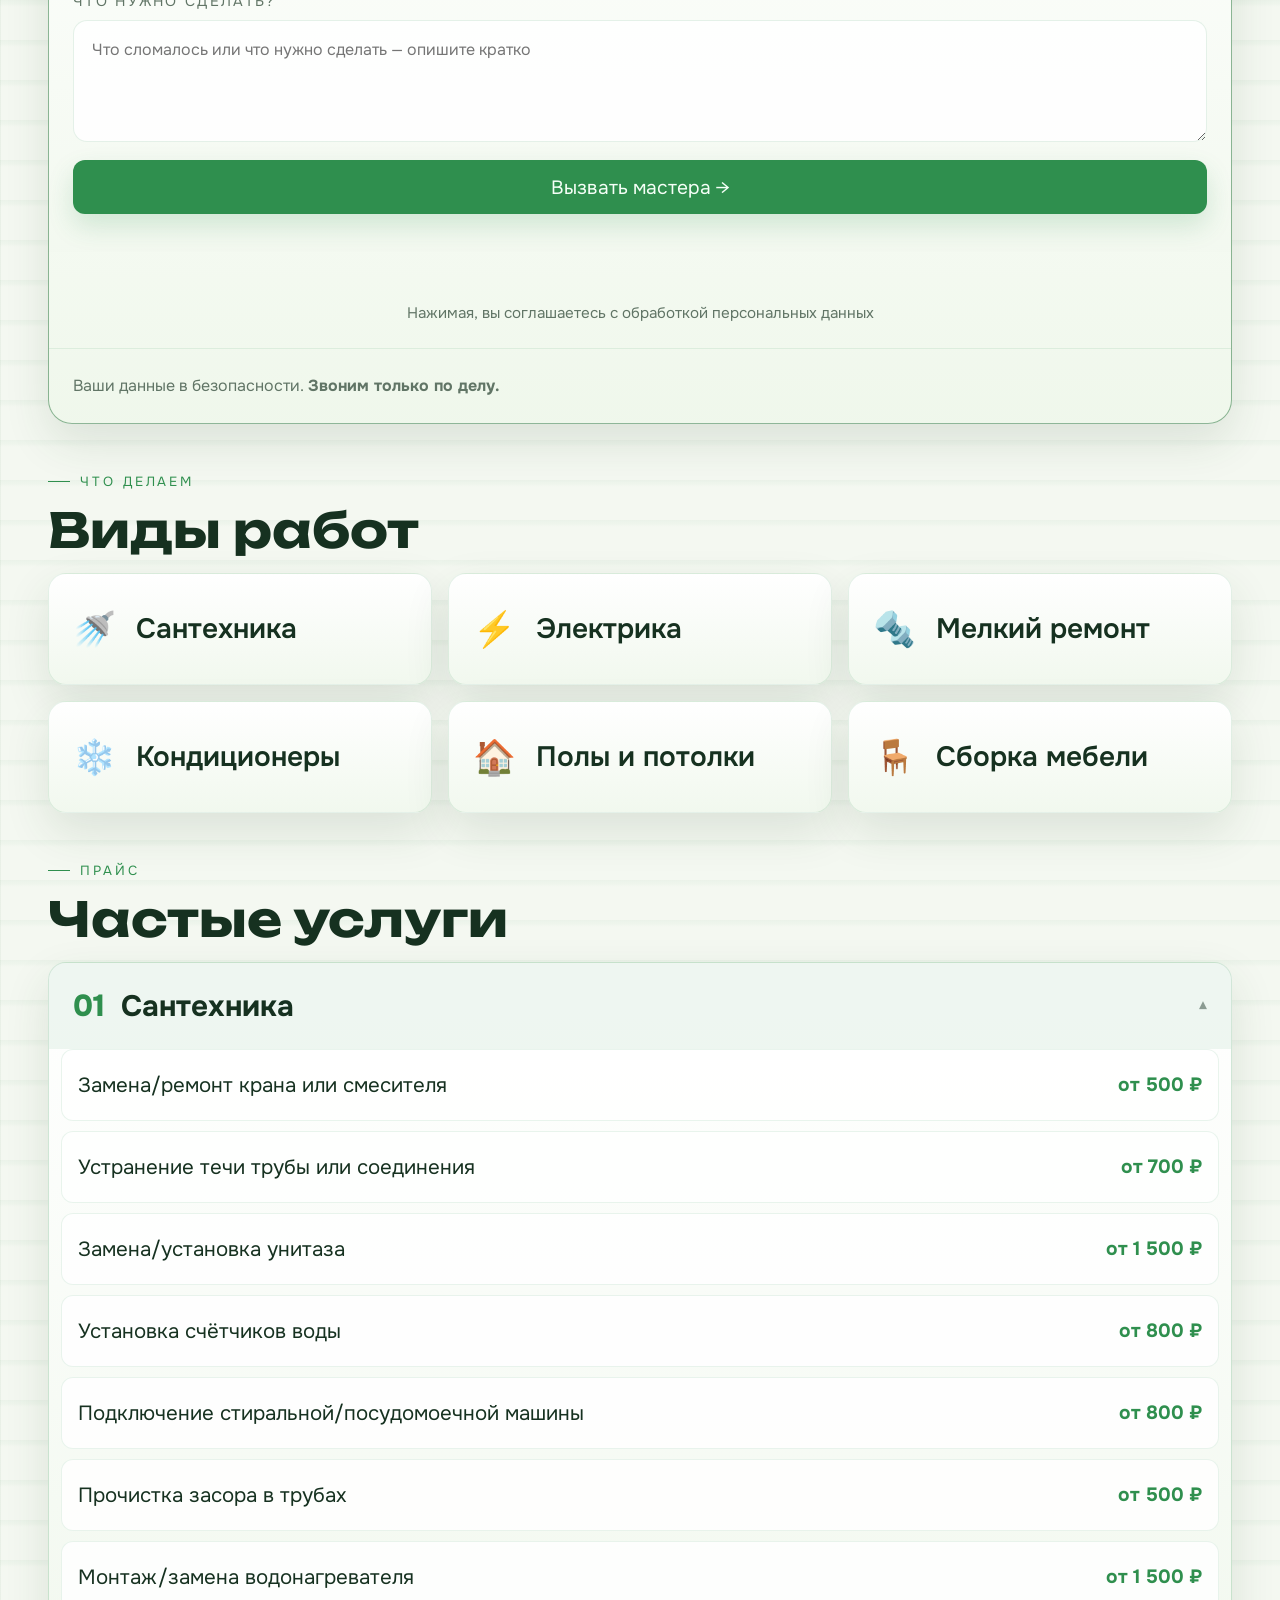
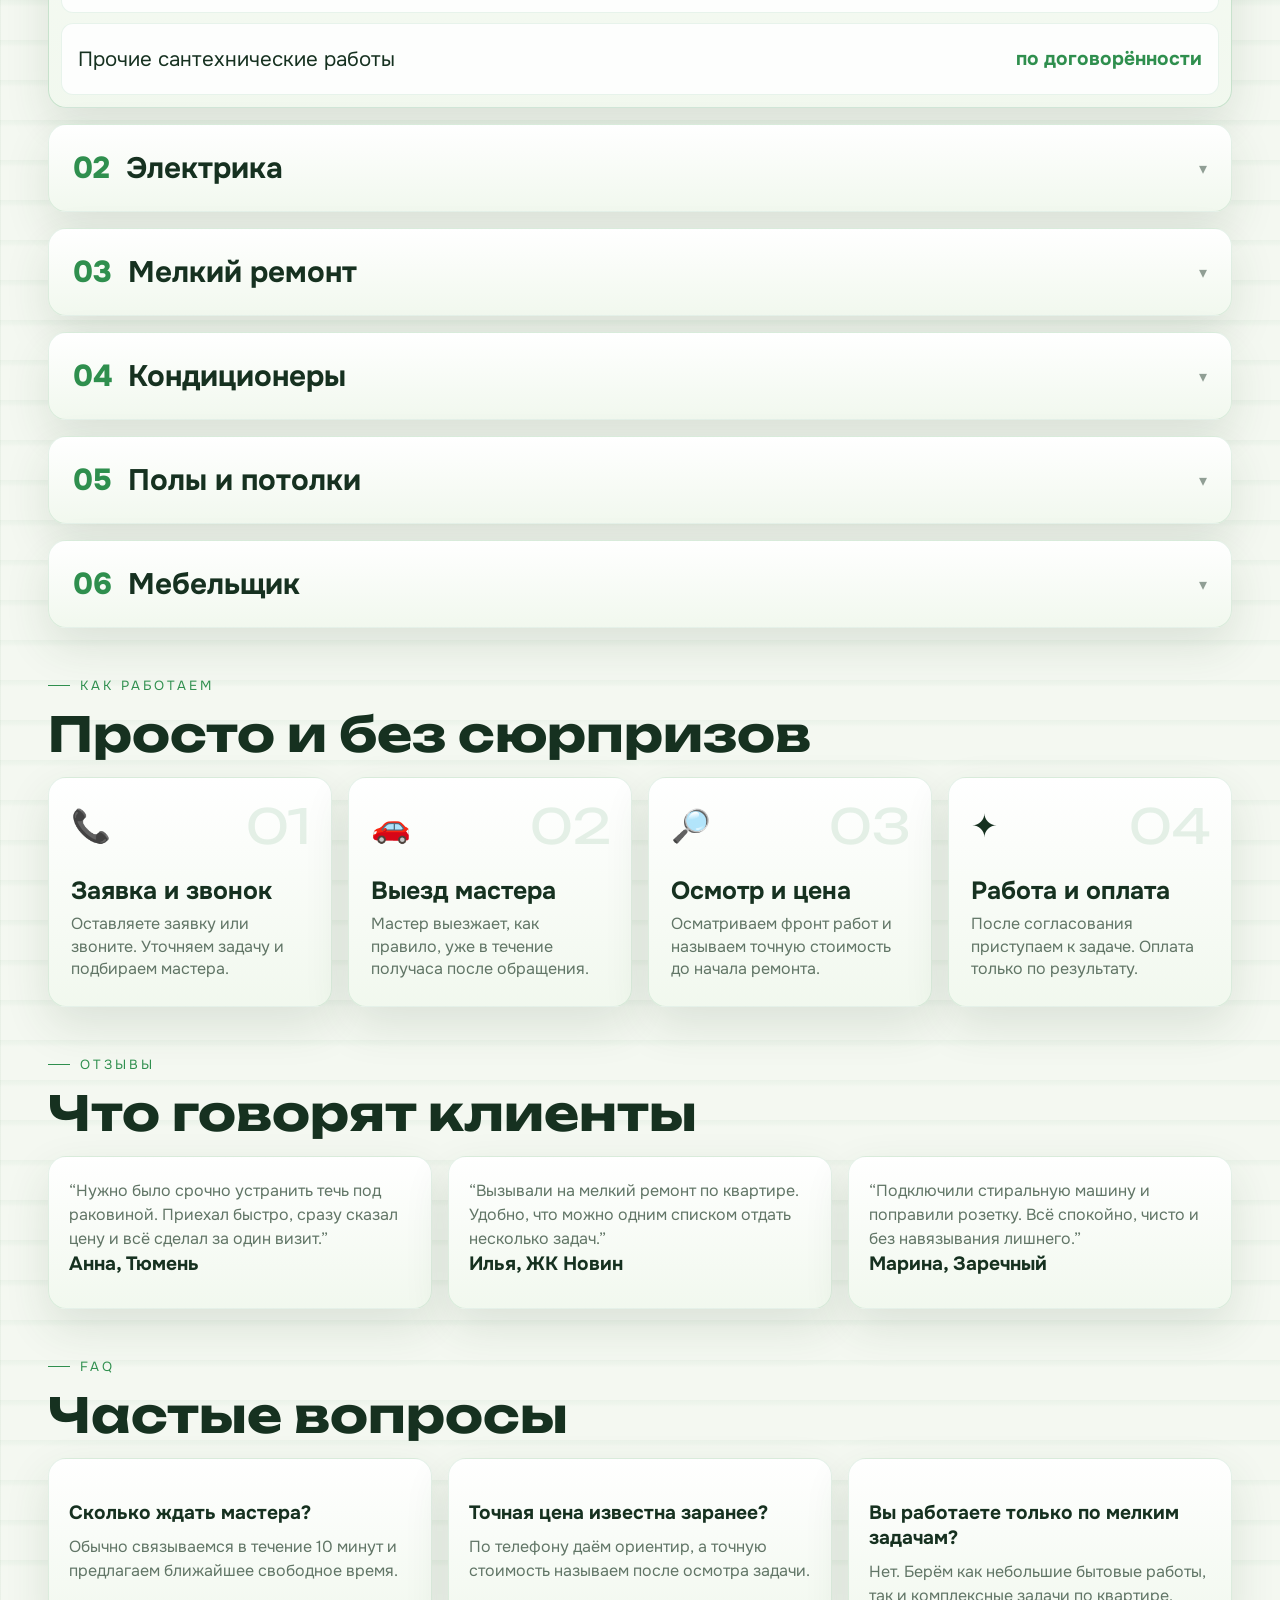
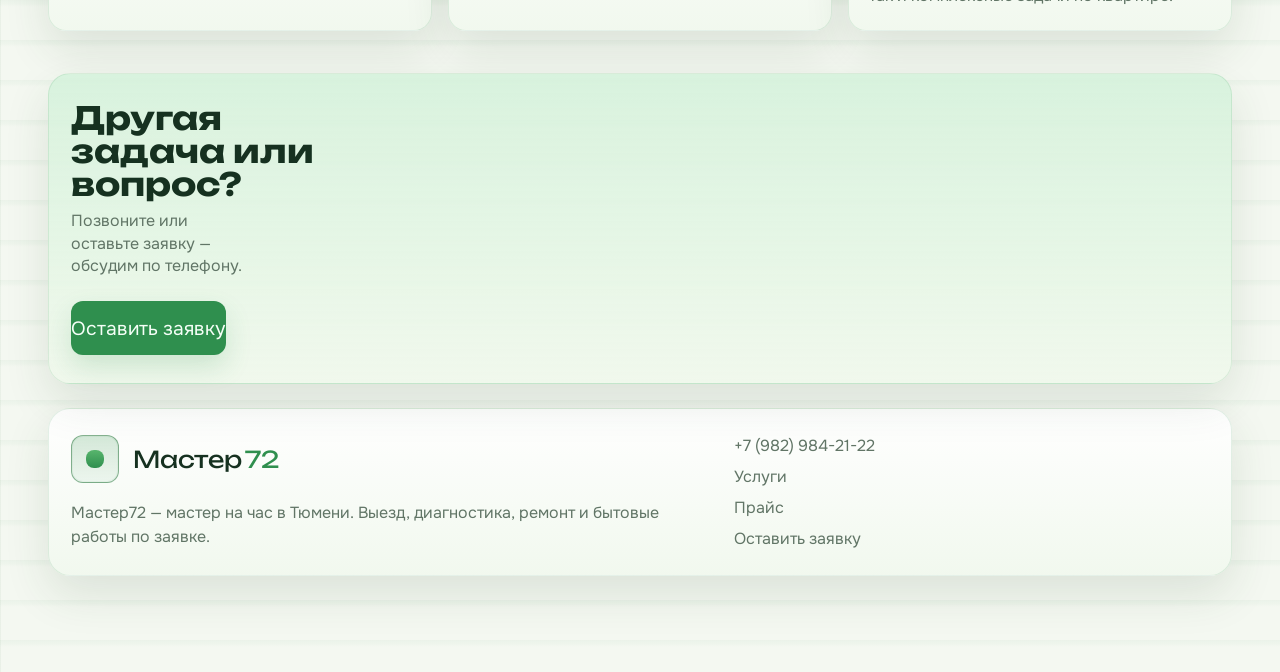
==== commit 1a6fc328: "Update phone number and switch to light green theme" ====
--- a/index.html
+++ b/index.html
@@ -34,7 +34,7 @@
       </header>
 
       <div class="contact-bar reveal">
-        <a class="contact-bar__phone" href="tel:+79995485124">+7 (999) 548-51-24</a>
+        <a class="contact-bar__phone" href="tel:+79829842122">+7 (982) 984-21-22</a>
         <a class="contact-bar__hint" href="#lead-form">← звонок в 1 клик</a>
       </div>
 
@@ -367,7 +367,7 @@
           <p>Мастер72 — мастер на час в Тюмени. Выезд, диагностика, ремонт и бытовые работы по заявке.</p>
         </div>
         <div class="site-footer__links">
-          <a href="tel:+79995485124">+7 (999) 548-51-24</a>
+          <a href="tel:+79829842122">+7 (982) 984-21-22</a>
           <a href="#services">Услуги</a>
           <a href="#prices">Прайс</a>
           <a href="#lead-form">Оставить заявку</a>
--- a/styles.css
+++ b/styles.css
@@ -1,15 +1,15 @@
 :root {
-  --bg: #0a0a14;
-  --bg-soft: #10101d;
-  --panel: #141422;
-  --panel-strong: #201d18;
-  --line: rgba(233, 200, 109, 0.18);
-  --line-strong: rgba(233, 200, 109, 0.75);
-  --text: #f6f2ed;
-  --muted: #aaa1b6;
-  --accent: #d8b154;
-  --accent-deep: #9f7c2e;
-  --shadow: 0 24px 60px rgba(0, 0, 0, 0.42);
+  --bg: #f4f8f1;
+  --bg-soft: #edf4e8;
+  --panel: #ffffff;
+  --panel-strong: #eef7ea;
+  --line: rgba(55, 125, 72, 0.16);
+  --line-strong: rgba(55, 125, 72, 0.56);
+  --text: #163120;
+  --muted: #617566;
+  --accent: #2f8f4e;
+  --accent-deep: #21683a;
+  --shadow: 0 18px 46px rgba(41, 78, 44, 0.12);
 }
 
 * {
@@ -26,8 +26,9 @@
   overflow-x: hidden;
   font-family: "Onest", sans-serif;
   background:
-    linear-gradient(180deg, rgba(216, 177, 84, 0.06), transparent 12%),
-    linear-gradient(90deg, rgba(255, 255, 255, 0.02) 1px, transparent 1px),
+    radial-gradient(circle at top left, rgba(115, 185, 130, 0.14), transparent 24%),
+    linear-gradient(180deg, rgba(47, 143, 78, 0.05), transparent 18%),
+    linear-gradient(90deg, rgba(42, 104, 52, 0.05) 1px, transparent 1px),
     var(--bg);
   background-size: auto, 40px 40px, auto;
   color: var(--text);
@@ -39,8 +40,8 @@
   inset: 0;
   pointer-events: none;
   background:
-    radial-gradient(circle at top center, rgba(216, 177, 84, 0.12), transparent 30%),
-    linear-gradient(180deg, transparent, rgba(0, 0, 0, 0.25));
+    radial-gradient(circle at top center, rgba(120, 188, 128, 0.12), transparent 28%),
+    linear-gradient(180deg, transparent, rgba(255, 255, 255, 0.12));
 }
 
 .page-shell {
@@ -71,7 +72,7 @@
   align-items: center;
   gap: 16px;
   padding-bottom: 18px;
-  border-bottom: 1px solid rgba(255, 255, 255, 0.06);
+  border-bottom: 1px solid rgba(47, 143, 78, 0.1);
 }
 
 .brand {
@@ -87,9 +88,9 @@
   border-radius: 12px;
   border: 1px solid var(--line-strong);
   background:
-    linear-gradient(180deg, rgba(216, 177, 84, 0.22), rgba(216, 177, 84, 0.06)),
-    #0e0e18;
-  box-shadow: inset 0 0 0 1px rgba(255, 255, 255, 0.04);
+    linear-gradient(180deg, rgba(47, 143, 78, 0.18), rgba(47, 143, 78, 0.06)),
+    #f8fcf7;
+  box-shadow: inset 0 0 0 1px rgba(47, 143, 78, 0.06);
   position: relative;
 }
 
@@ -98,7 +99,7 @@
   position: absolute;
   inset: 14px;
   border-radius: 8px;
-  background: linear-gradient(180deg, var(--accent), #c69732);
+  background: linear-gradient(180deg, #58b56d, var(--accent));
 }
 
 .brand__name {
@@ -151,8 +152,8 @@
 .button--header,
 .button--primary {
   background: var(--accent);
-  color: #19150e;
-  box-shadow: 0 10px 24px rgba(216, 177, 84, 0.16);
+  color: #f5fff7;
+  box-shadow: 0 12px 26px rgba(47, 143, 78, 0.18);
 }
 
 .button--ghost {
@@ -160,7 +161,7 @@
   padding: 0 22px;
   border: 1px solid var(--line);
   color: var(--text);
-  background: rgba(255, 255, 255, 0.02);
+  background: rgba(255, 255, 255, 0.72);
 }
 
 .button--header {
@@ -232,8 +233,8 @@
 .review-card,
 .faq-item,
 .site-footer {
-  border: 1px solid rgba(255, 255, 255, 0.06);
-  background: linear-gradient(180deg, rgba(20, 20, 34, 0.98), rgba(15, 15, 28, 0.98));
+  border: 1px solid rgba(47, 143, 78, 0.12);
+  background: linear-gradient(180deg, rgba(255, 255, 255, 0.98), rgba(241, 248, 238, 0.98));
   box-shadow: var(--shadow);
 }
 
@@ -271,7 +272,7 @@
   padding: 12px 18px;
   margin-bottom: 22px;
   border: 1px solid var(--line);
-  background: rgba(78, 61, 28, 0.35);
+  background: rgba(62, 143, 84, 0.08);
 }
 
 .eyebrow::before,
@@ -334,8 +335,8 @@
 .step-card,
 .lead__panel,
 .cta {
-  border: 1px solid rgba(255, 255, 255, 0.06);
-  background: linear-gradient(180deg, rgba(20, 20, 34, 0.98), rgba(15, 15, 28, 0.98));
+  border: 1px solid rgba(47, 143, 78, 0.12);
+  background: linear-gradient(180deg, rgba(255, 255, 255, 0.98), rgba(241, 248, 238, 0.98));
   box-shadow: var(--shadow);
 }
 
@@ -391,7 +392,7 @@
   overflow: hidden;
   border-color: var(--line-strong);
   background:
-    linear-gradient(180deg, rgba(28, 28, 44, 0.98), rgba(12, 12, 21, 0.98));
+    linear-gradient(180deg, rgba(255, 255, 255, 0.99), rgba(239, 247, 235, 0.98));
 }
 
 .lead__head,
@@ -400,7 +401,7 @@
 }
 
 .lead__head {
-  border-bottom: 1px solid rgba(255, 255, 255, 0.08);
+  border-bottom: 1px solid rgba(47, 143, 78, 0.1);
 }
 
 .lead__head h2 {
@@ -429,9 +430,9 @@
 .lead-form input,
 .lead-form textarea {
   width: 100%;
-  border: 1px solid rgba(255, 255, 255, 0.07);
+  border: 1px solid rgba(47, 143, 78, 0.12);
   border-radius: 14px;
-  background: #11111d;
+  background: rgba(255, 255, 255, 0.88);
   color: var(--text);
   padding: 18px 18px;
   font: inherit;
@@ -441,7 +442,7 @@
 .lead-form input:focus,
 .lead-form textarea:focus {
   border-color: var(--line-strong);
-  box-shadow: 0 0 0 4px rgba(216, 177, 84, 0.08);
+  box-shadow: 0 0 0 4px rgba(47, 143, 78, 0.12);
 }
 
 .lead-form__trap {
@@ -471,11 +472,11 @@
 }
 
 .lead-form__status[data-state="success"] {
-  color: #d6c06f;
+  color: var(--accent-deep);
 }
 
 .lead-form__status[data-state="error"] {
-  color: #f0a1a1;
+  color: #bf4f4f;
 }
 
 .button:disabled {
@@ -485,7 +486,7 @@
 }
 
 .lead__foot {
-  border-top: 1px solid rgba(255, 255, 255, 0.08);
+  border-top: 1px solid rgba(47, 143, 78, 0.1);
 }
 
 .lead-success {
@@ -497,9 +498,9 @@
   gap: 14px;
   padding: 28px 22px;
   border-radius: 22px;
-  background: linear-gradient(180deg, rgba(18, 18, 31, 0.96), rgba(10, 10, 18, 0.98));
-  border: 1px solid rgba(216, 177, 84, 0.24);
-  box-shadow: 0 30px 70px rgba(0, 0, 0, 0.45);
+  background: linear-gradient(180deg, rgba(255, 255, 255, 0.98), rgba(239, 247, 235, 1));
+  border: 1px solid rgba(47, 143, 78, 0.2);
+  box-shadow: 0 28px 60px rgba(47, 143, 78, 0.16);
   opacity: 0;
   transform: translateY(10px);
   pointer-events: none;
@@ -519,8 +520,8 @@
   display: grid;
   place-items: center;
   border-radius: 50%;
-  background: rgba(216, 177, 84, 0.12);
-  border: 1px solid rgba(216, 177, 84, 0.35);
+  background: rgba(47, 143, 78, 0.1);
+  border: 1px solid rgba(47, 143, 78, 0.24);
   color: var(--accent);
   font-size: 2rem;
   font-weight: 700;
@@ -600,7 +601,7 @@
 }
 
 .accordion-item.is-open {
-  border-color: rgba(216, 177, 84, 0.2);
+  border-color: rgba(47, 143, 78, 0.22);
 }
 
 .accordion-trigger {
@@ -619,7 +620,7 @@
 }
 
 .accordion-item.is-open .accordion-trigger {
-  background: rgba(78, 61, 28, 0.35);
+  background: rgba(47, 143, 78, 0.08);
 }
 
 .accordion-trigger__index {
@@ -634,7 +635,7 @@
 }
 
 .accordion-trigger__arrow {
-  color: rgba(255, 255, 255, 0.5);
+  color: rgba(22, 49, 32, 0.46);
   transition: transform 180ms ease;
 }
 
@@ -659,8 +660,8 @@
   gap: 16px;
   padding: 22px 16px;
   border-radius: 12px;
-  border: 1px solid rgba(255, 255, 255, 0.06);
-  background: rgba(17, 17, 29, 0.92);
+  border: 1px solid rgba(47, 143, 78, 0.1);
+  background: rgba(255, 255, 255, 0.88);
   font-size: 1.28rem;
 }
 
@@ -693,7 +694,7 @@
   right: 20px;
   font-family: "Unbounded", sans-serif;
   font-size: 3rem;
-  color: rgba(216, 177, 84, 0.14);
+  color: rgba(47, 143, 78, 0.12);
 }
 
 .cta {
@@ -701,7 +702,7 @@
   padding: 28px 22px;
   border-radius: 22px;
   background:
-    linear-gradient(180deg, rgba(51, 42, 23, 0.55), rgba(24, 21, 17, 0.96));
+    linear-gradient(180deg, rgba(210, 241, 217, 0.82), rgba(240, 248, 236, 0.98));
 }
 
 .cta h2 {
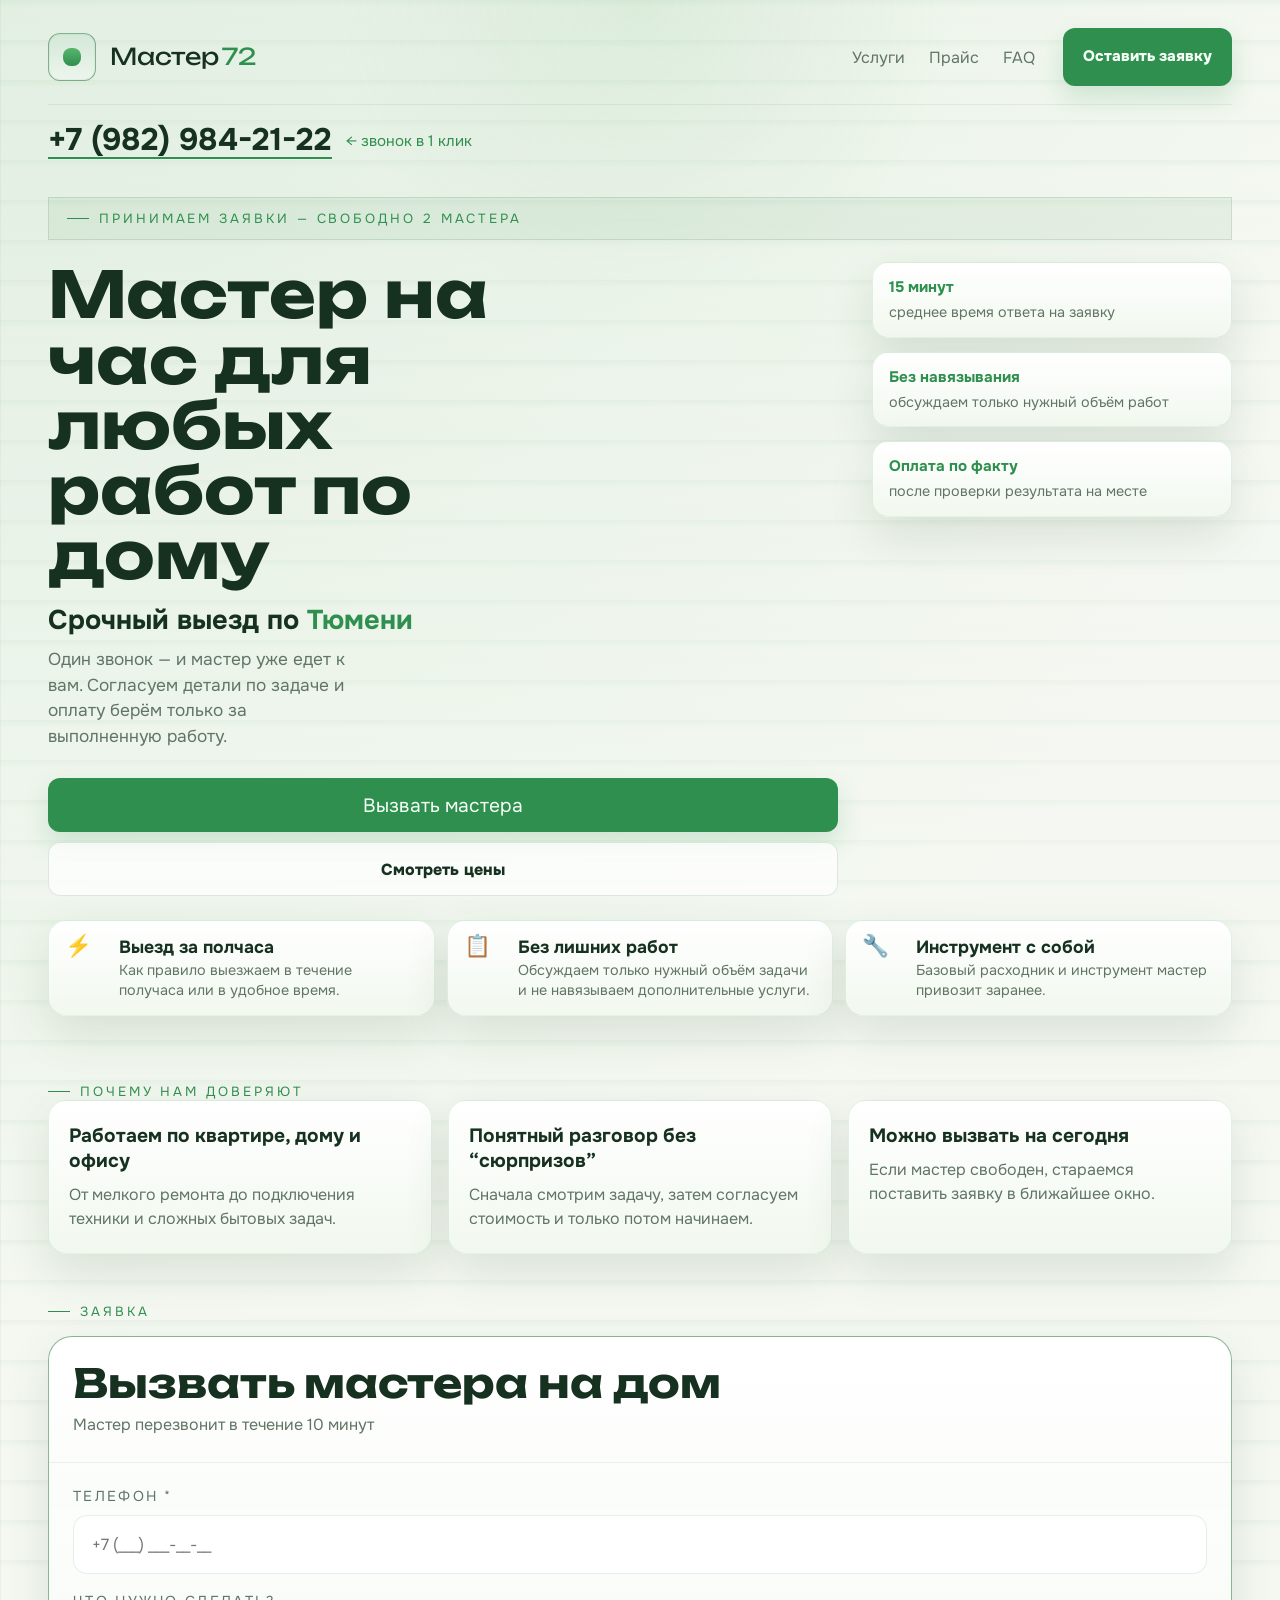
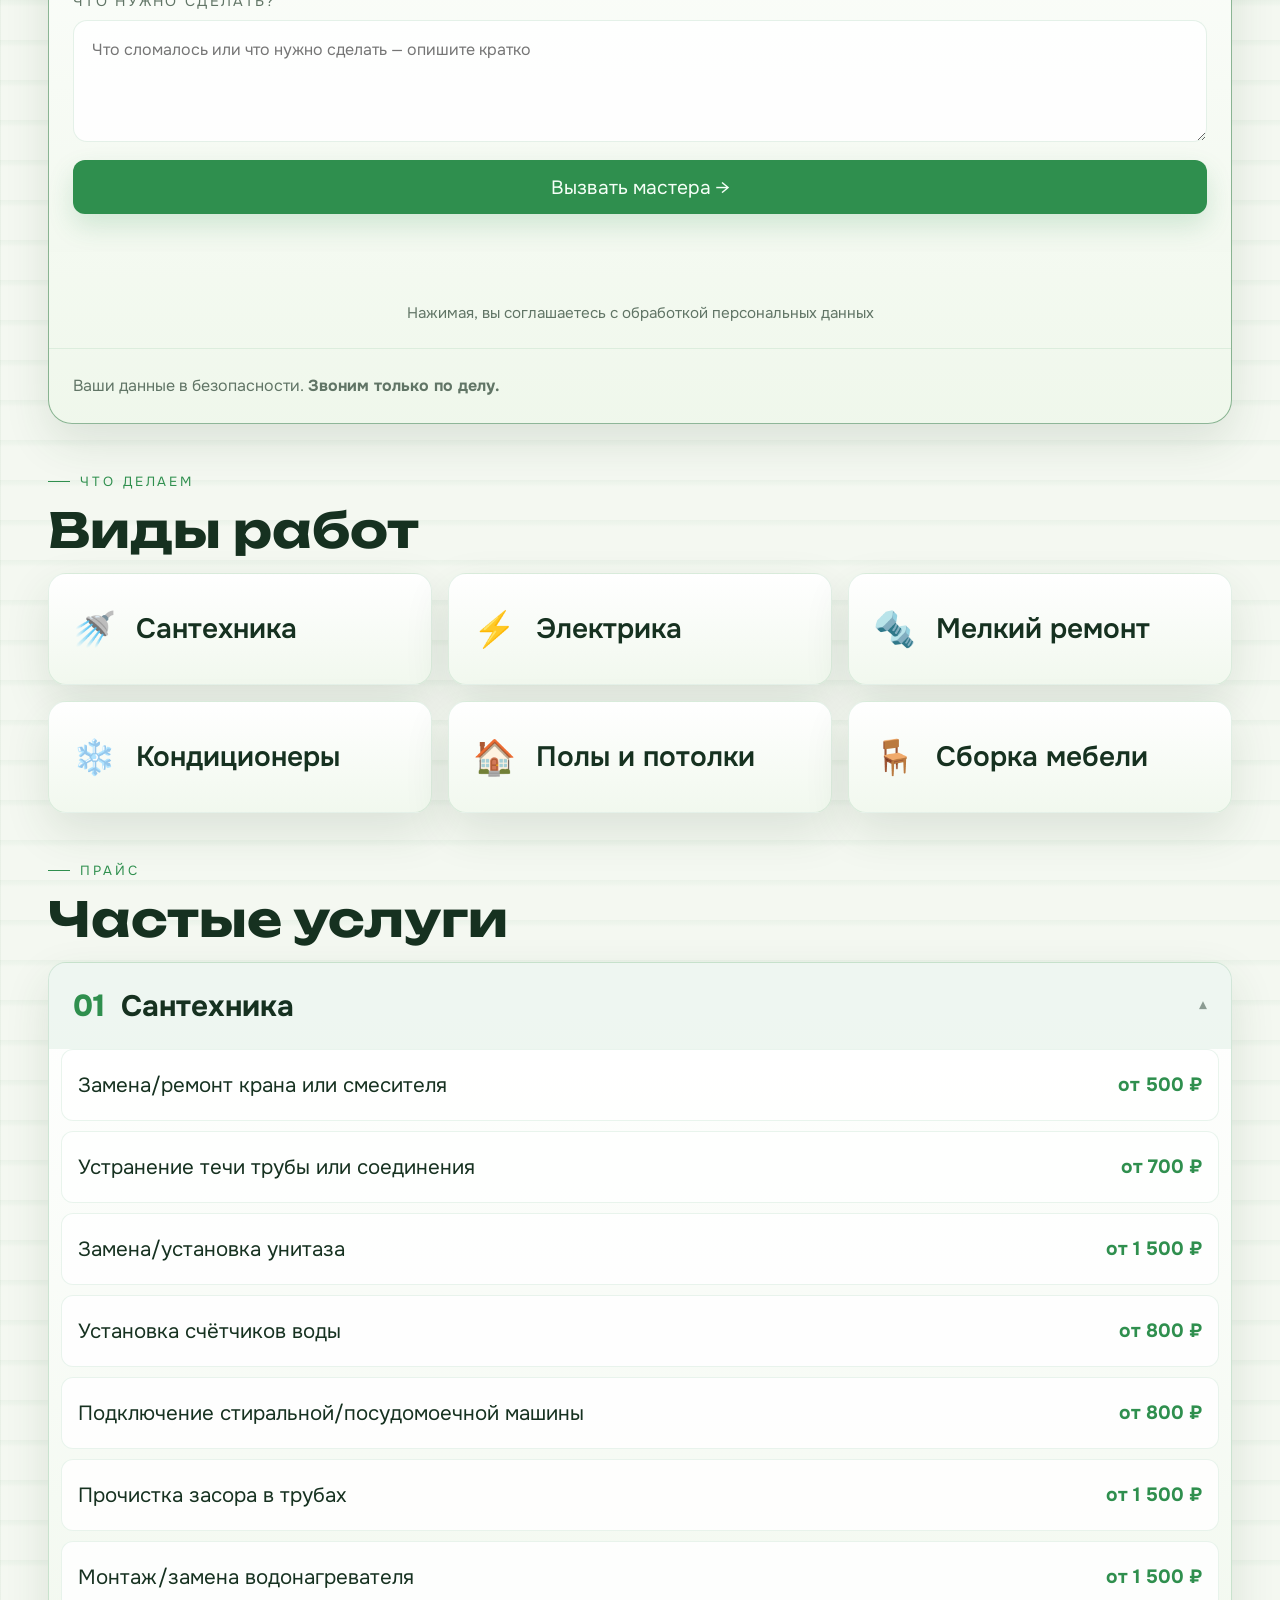
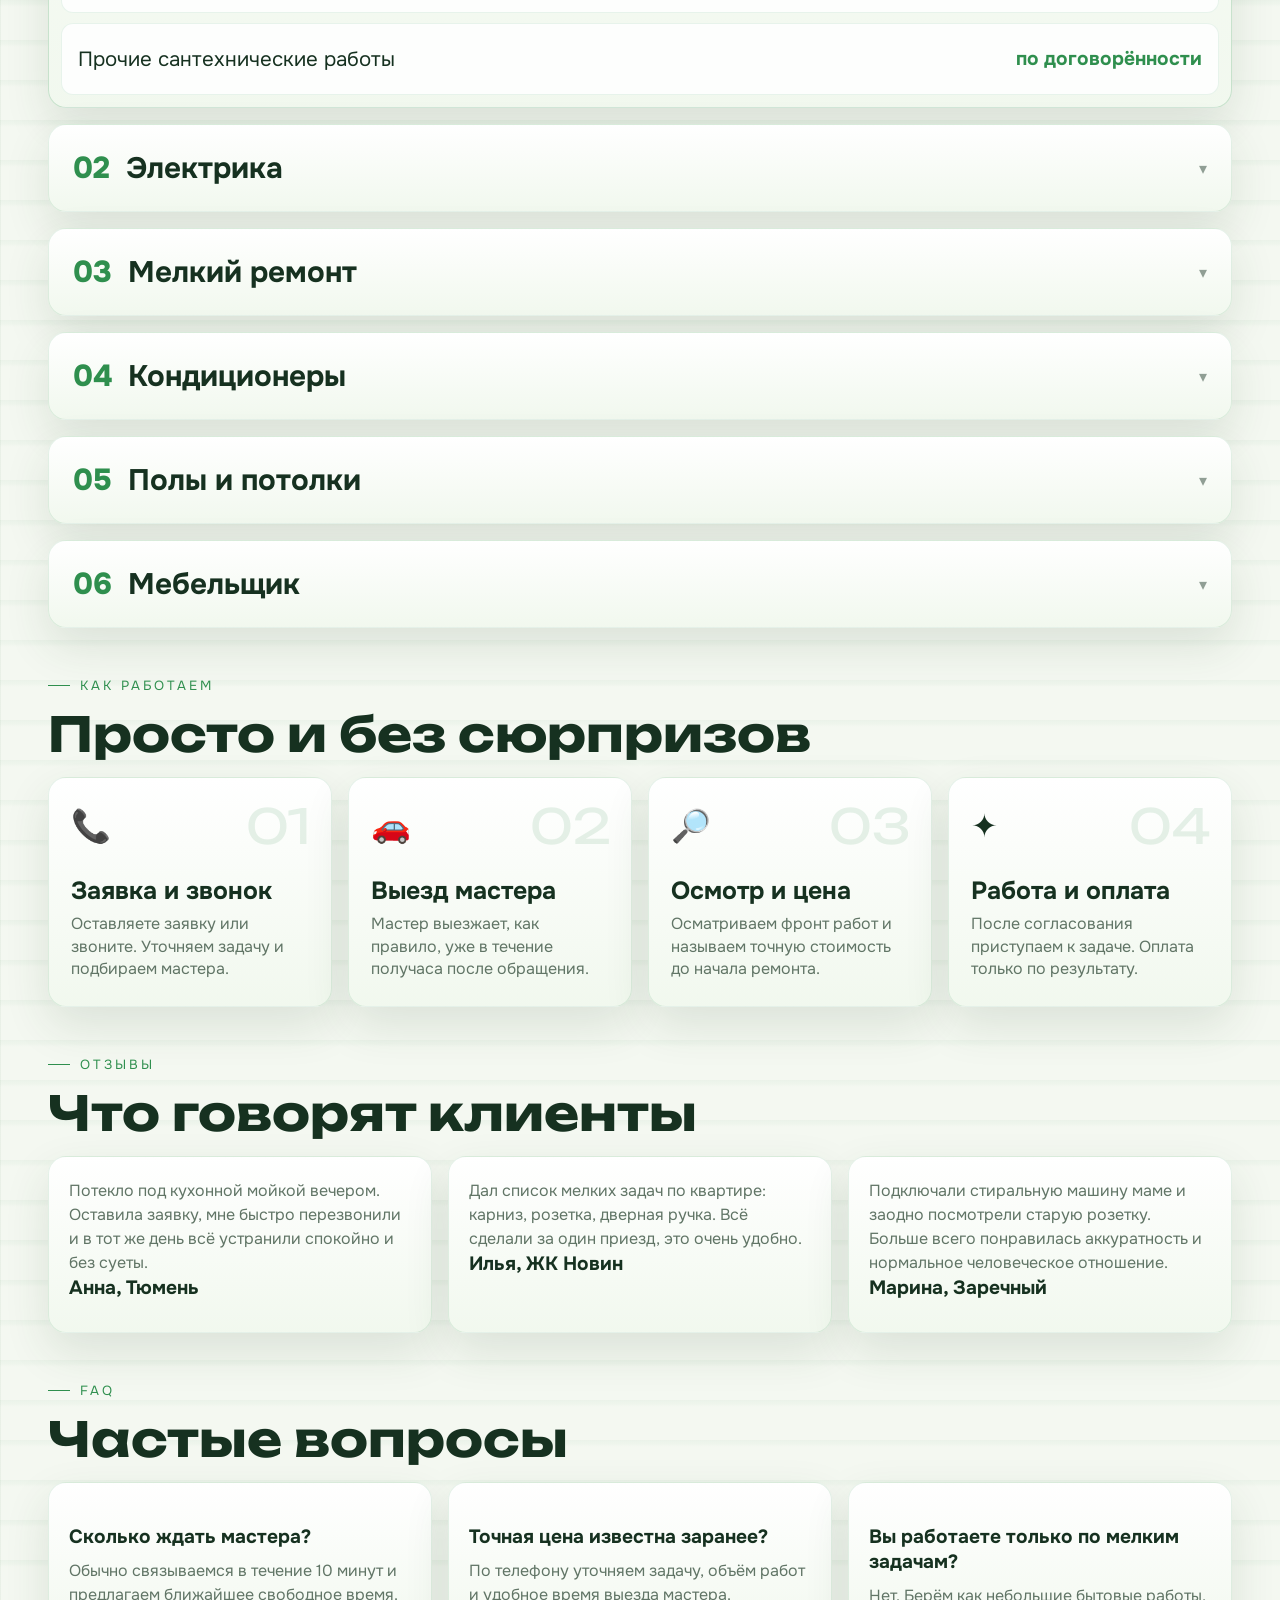
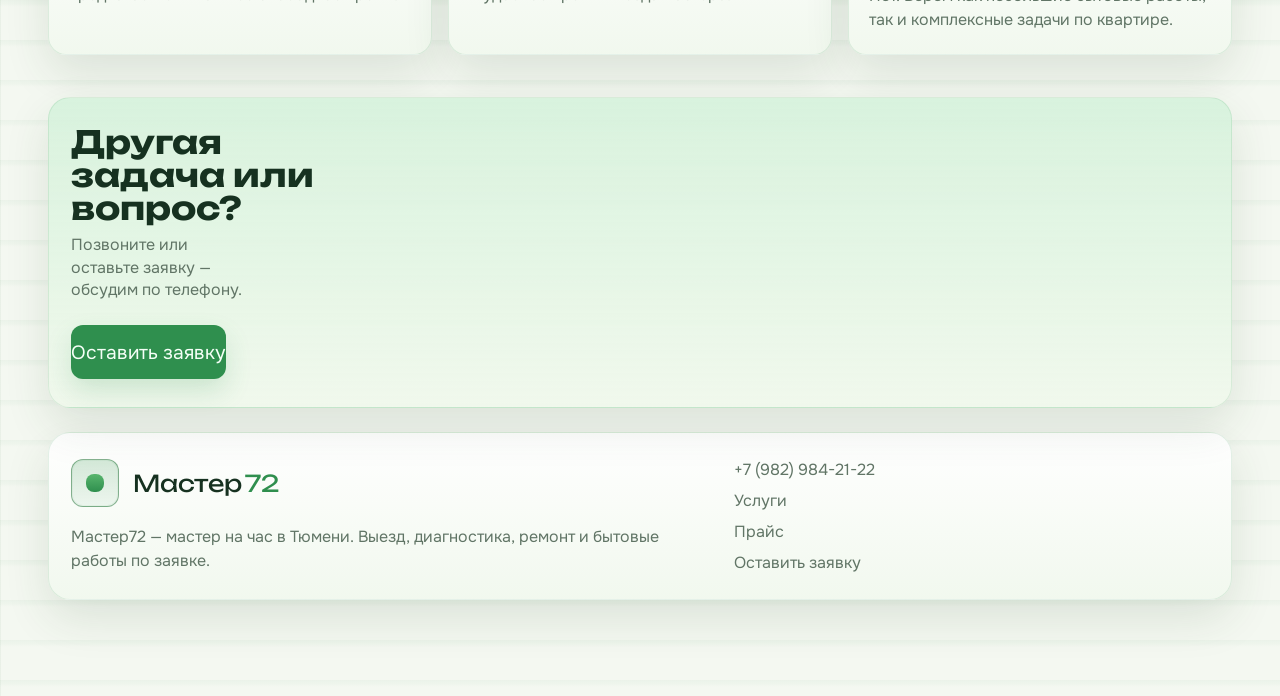
==== commit d32430bc: "Humanize reviews copy" ====
--- a/index.html
+++ b/index.html
@@ -46,8 +46,8 @@
               <h1>Мастер на час для любых работ по дому</h1>
               <p class="hero__subtitle">Срочный выезд по <span>Тюмени</span></p>
               <p class="hero__text">
-                Один звонок — и мастер уже едет к вам. Называем цену до начала
-                работы. Платите только за выполненную работу.
+                Один звонок — и мастер уже едет к вам. Согласуем детали по
+                задаче и оплату берём только за выполненную работу.
               </p>
               <div class="hero-actions">
                 <a class="button button--primary" href="#lead-form">Вызвать мастера</a>
@@ -82,8 +82,8 @@
             <article class="point-card">
               <div class="point-card__icon">📋</div>
               <div>
-                <h2>Цена до начала работы</h2>
-                <p>Называем после осмотра. Без согласования к ремонту не приступаем.</p>
+                <h2>Без лишних работ</h2>
+                <p>Обсуждаем только нужный объём задачи и не навязываем дополнительные услуги.</p>
               </div>
             </article>
             <article class="point-card">
@@ -198,7 +198,7 @@
                 <div class="price-row"><span>Замена/установка унитаза</span><strong>от 1 500 ₽</strong></div>
                 <div class="price-row"><span>Установка счётчиков воды</span><strong>от 800 ₽</strong></div>
                 <div class="price-row"><span>Подключение стиральной/посудомоечной машины</span><strong>от 800 ₽</strong></div>
-                <div class="price-row"><span>Прочистка засора в трубах</span><strong>от 500 ₽</strong></div>
+                <div class="price-row"><span>Прочистка засора в трубах</span><strong>от 1 500 ₽</strong></div>
                 <div class="price-row"><span>Монтаж/замена водонагревателя</span><strong>от 1 500 ₽</strong></div>
                 <div class="price-row"><span>Прочие сантехнические работы</span><strong>по договорённости</strong></div>
               </div>
@@ -306,22 +306,23 @@
           <div class="reviews-grid">
             <article class="review-card">
               <p>
-                “Нужно было срочно устранить течь под раковиной. Приехал быстро,
-                сразу сказал цену и всё сделал за один визит.”
+                Потекло под кухонной мойкой вечером. Оставила заявку, мне быстро
+                перезвонили и в тот же день всё устранили спокойно и без суеты.
               </p>
               <strong>Анна, Тюмень</strong>
             </article>
             <article class="review-card">
               <p>
-                “Вызывали на мелкий ремонт по квартире. Удобно, что можно одним
-                списком отдать несколько задач.”
+                Дал список мелких задач по квартире: карниз, розетка, дверная
+                ручка. Всё сделали за один приезд, это очень удобно.
               </p>
               <strong>Илья, ЖК Новин</strong>
             </article>
             <article class="review-card">
               <p>
-                “Подключили стиральную машину и поправили розетку. Всё спокойно,
-                чисто и без навязывания лишнего.”
+                Подключали стиральную машину маме и заодно посмотрели старую
+                розетку. Больше всего понравилась аккуратность и нормальное
+                человеческое отношение.
               </p>
               <strong>Марина, Заречный</strong>
             </article>
@@ -338,7 +339,7 @@
             </article>
             <article class="faq-item">
               <h3>Точная цена известна заранее?</h3>
-              <p>По телефону даём ориентир, а точную стоимость называем после осмотра задачи.</p>
+              <p>По телефону уточняем задачу, объём работ и удобное время выезда мастера.</p>
             </article>
             <article class="faq-item">
               <h3>Вы работаете только по мелким задачам?</h3>
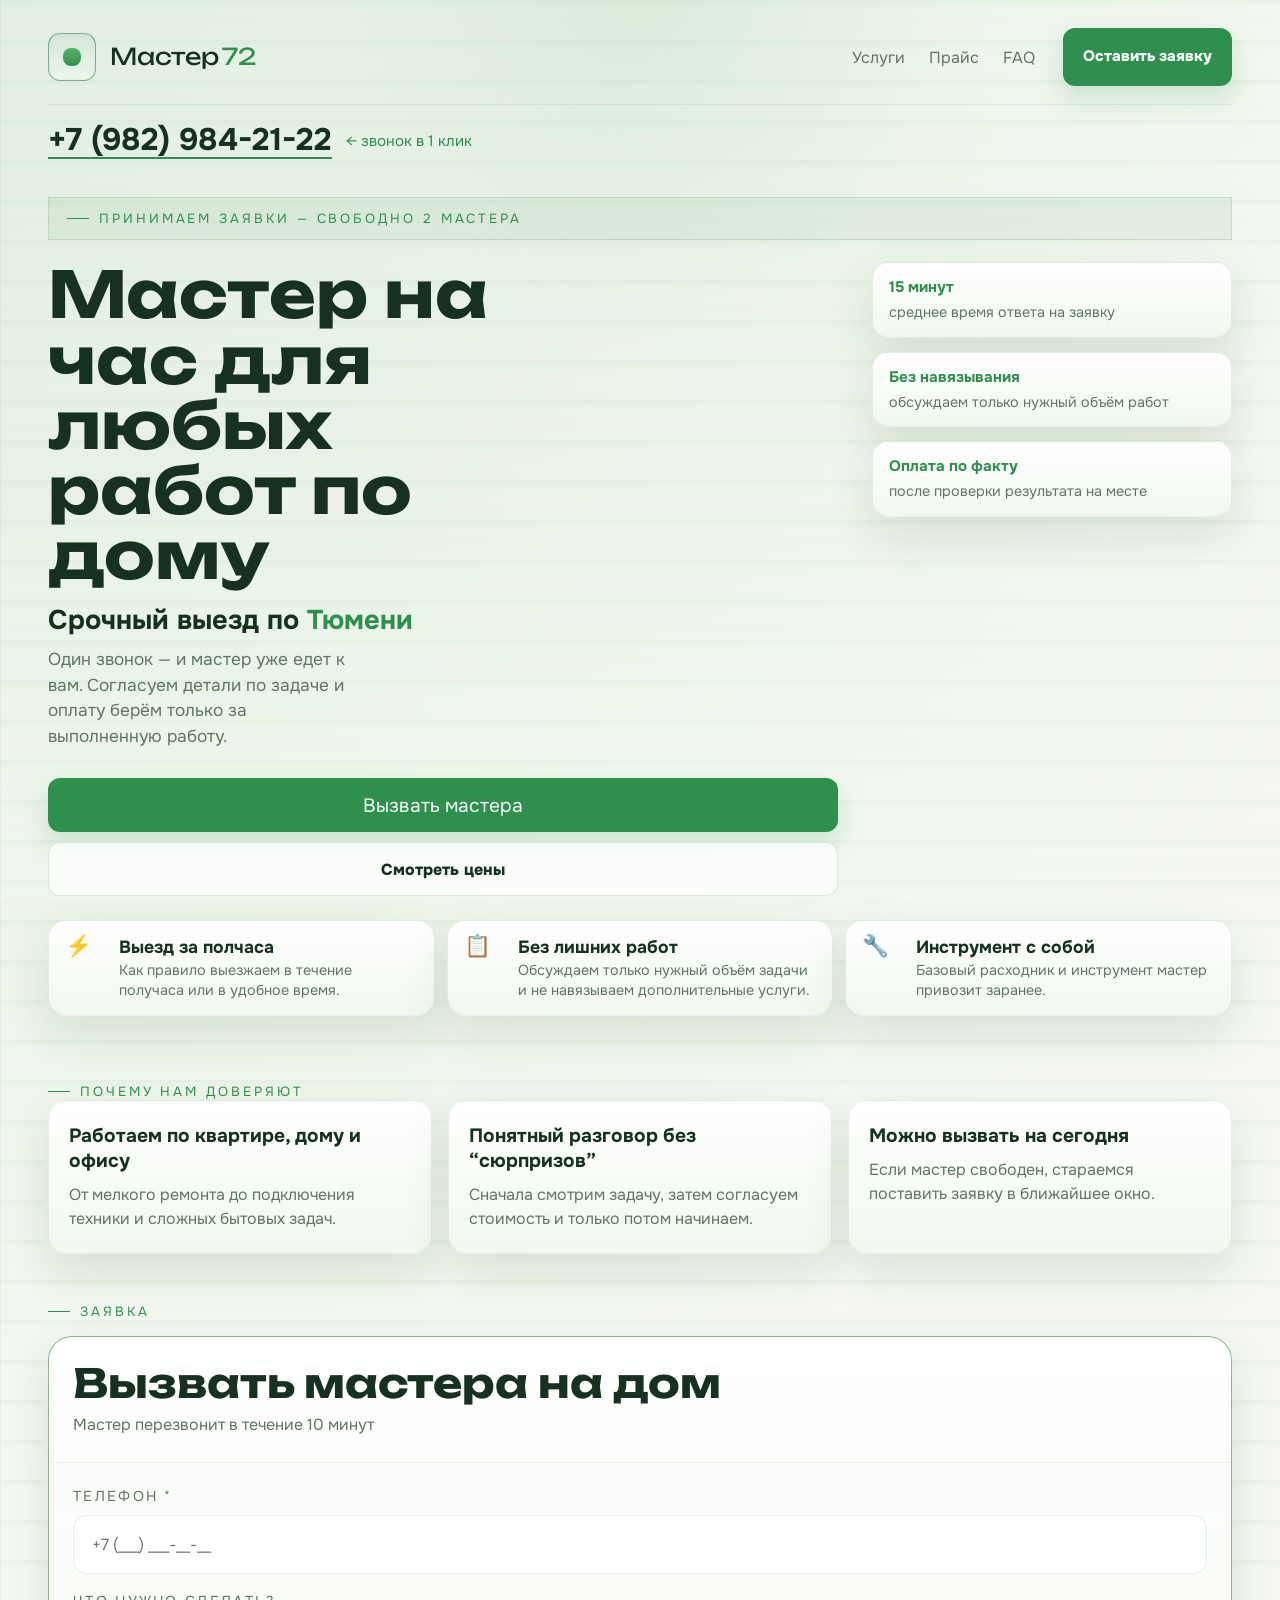
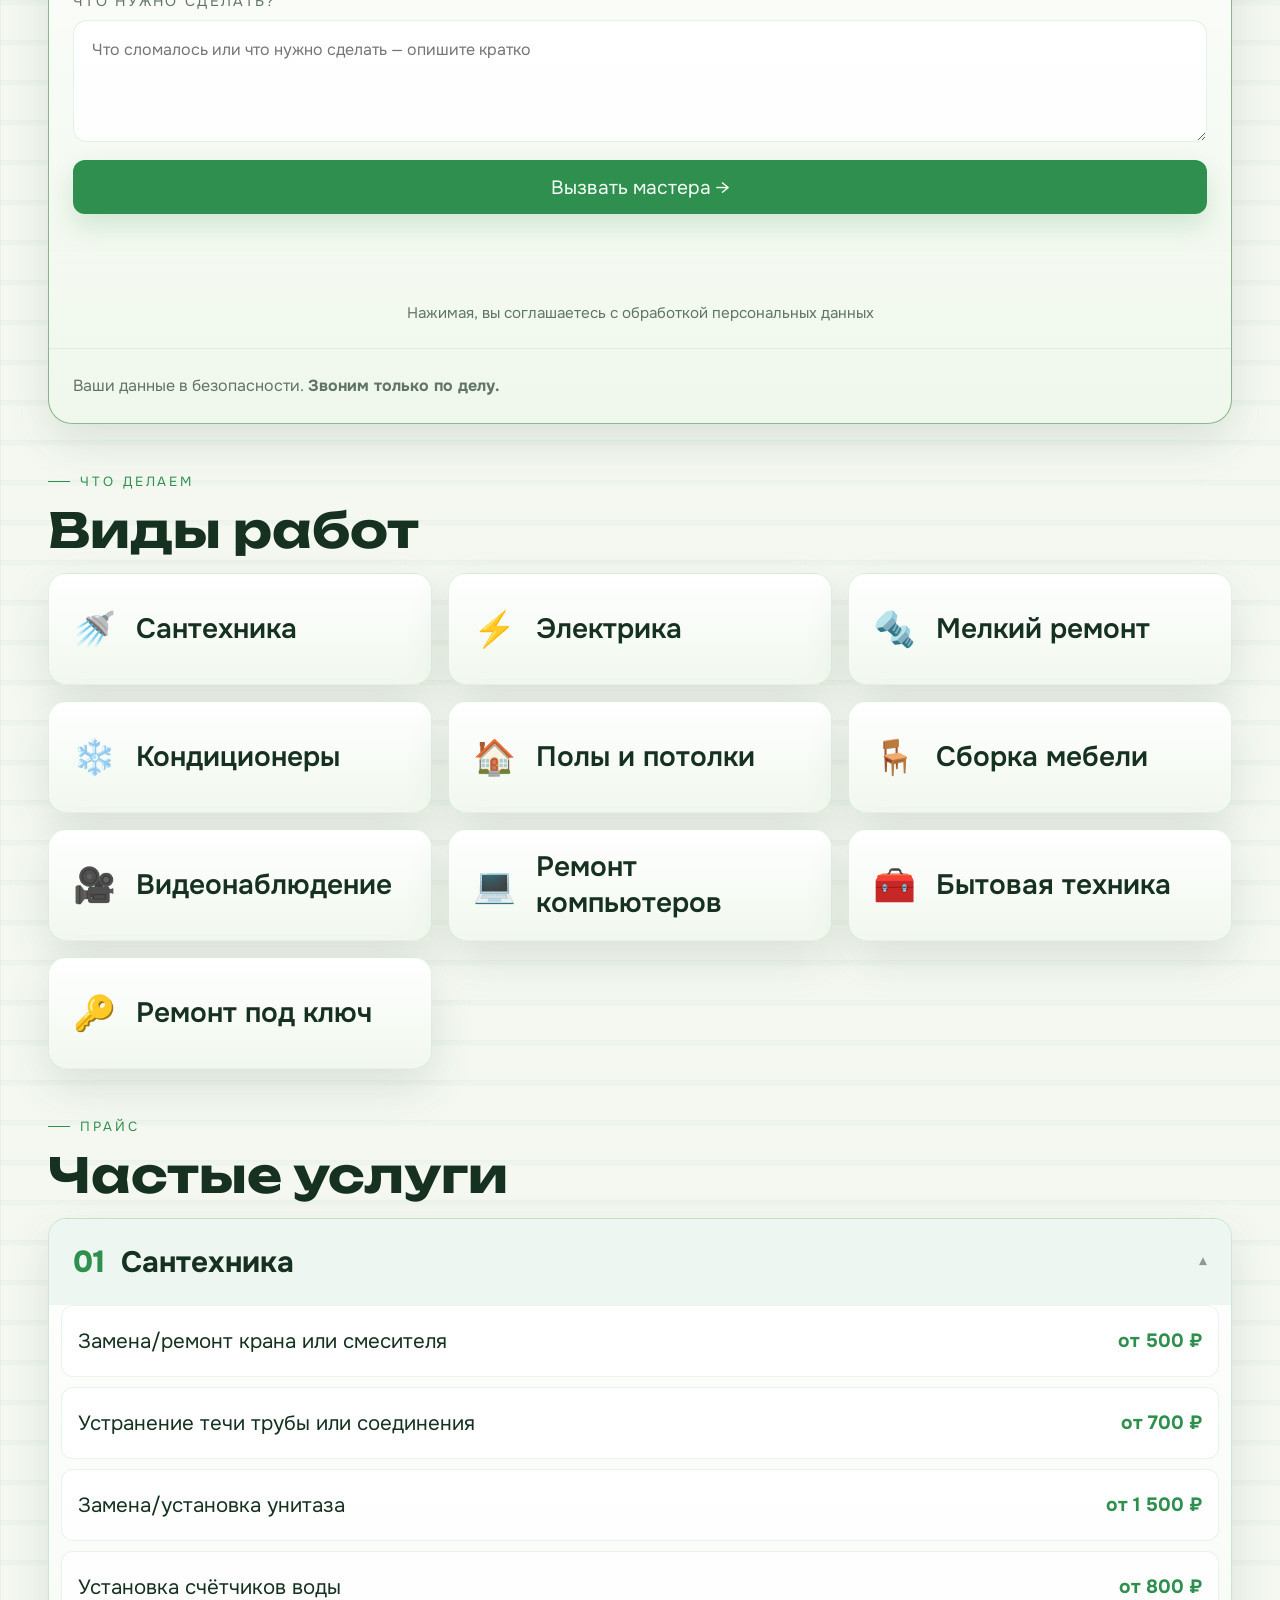
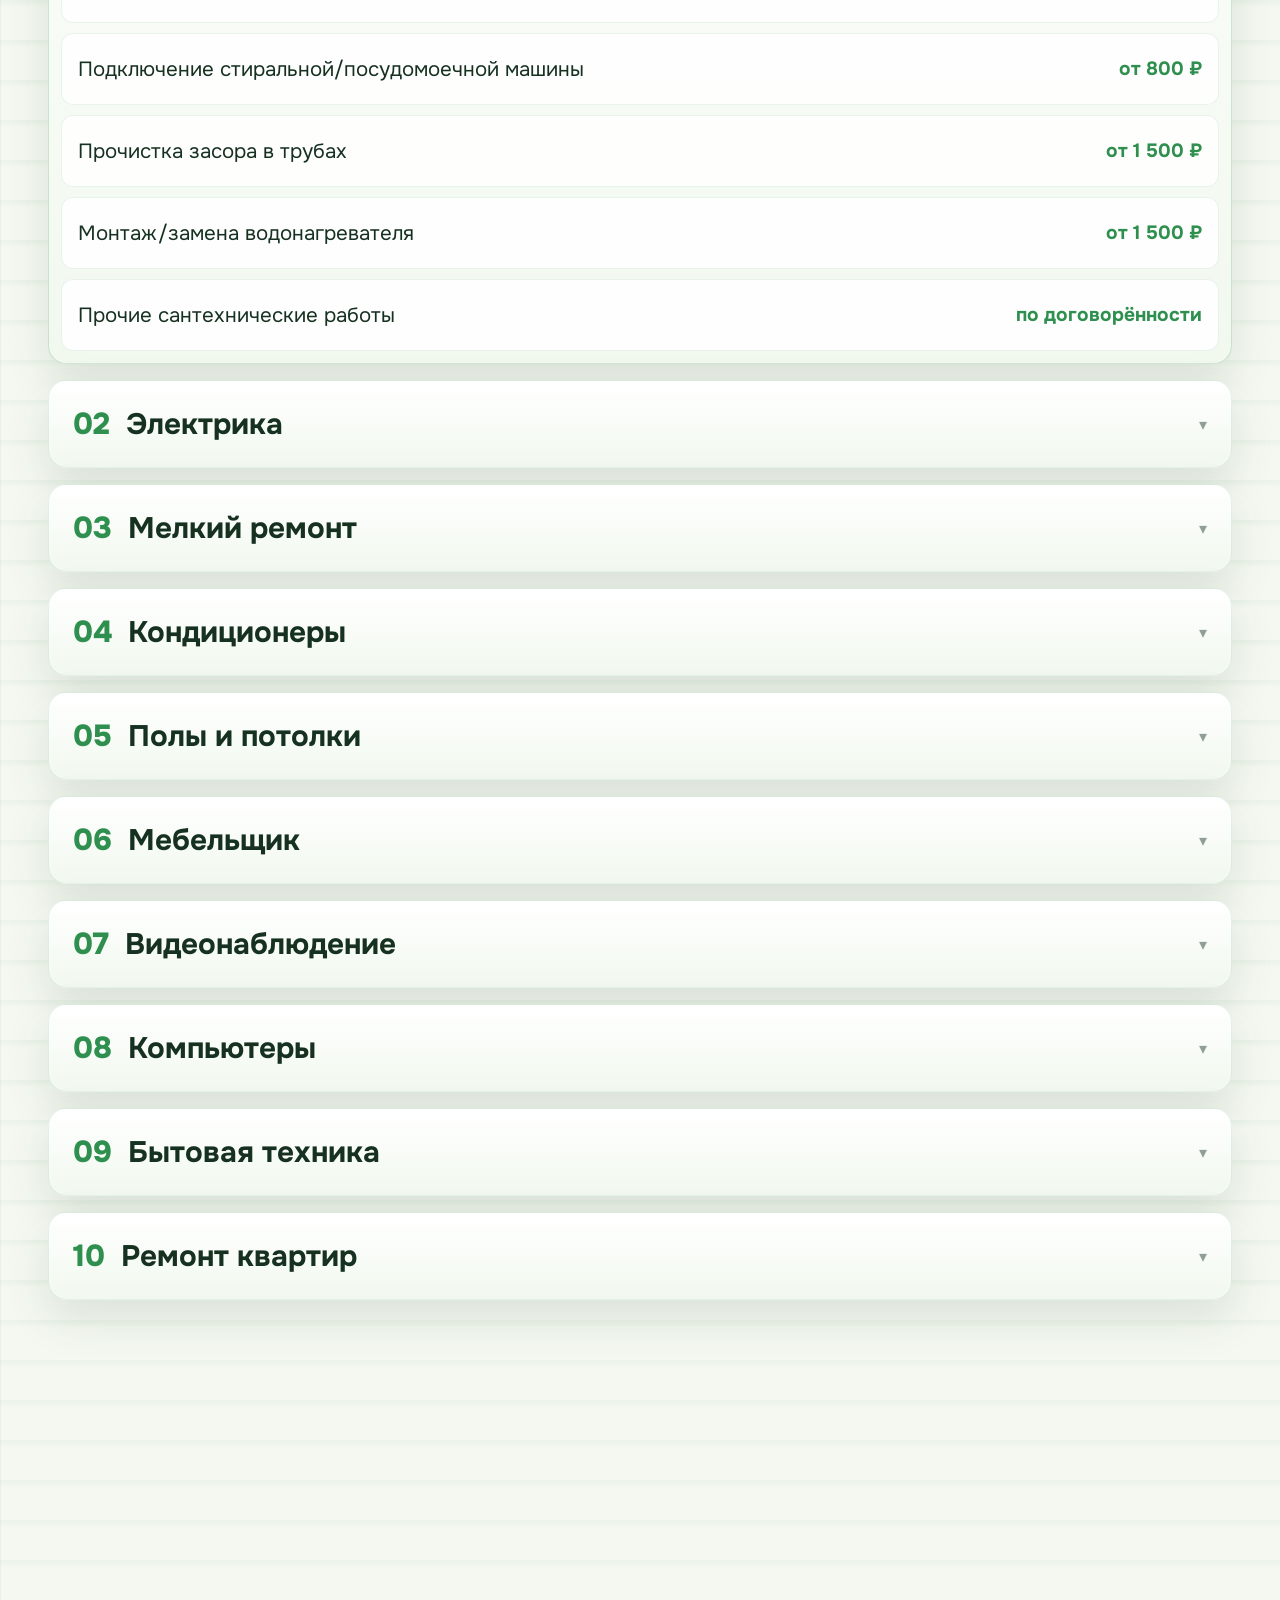
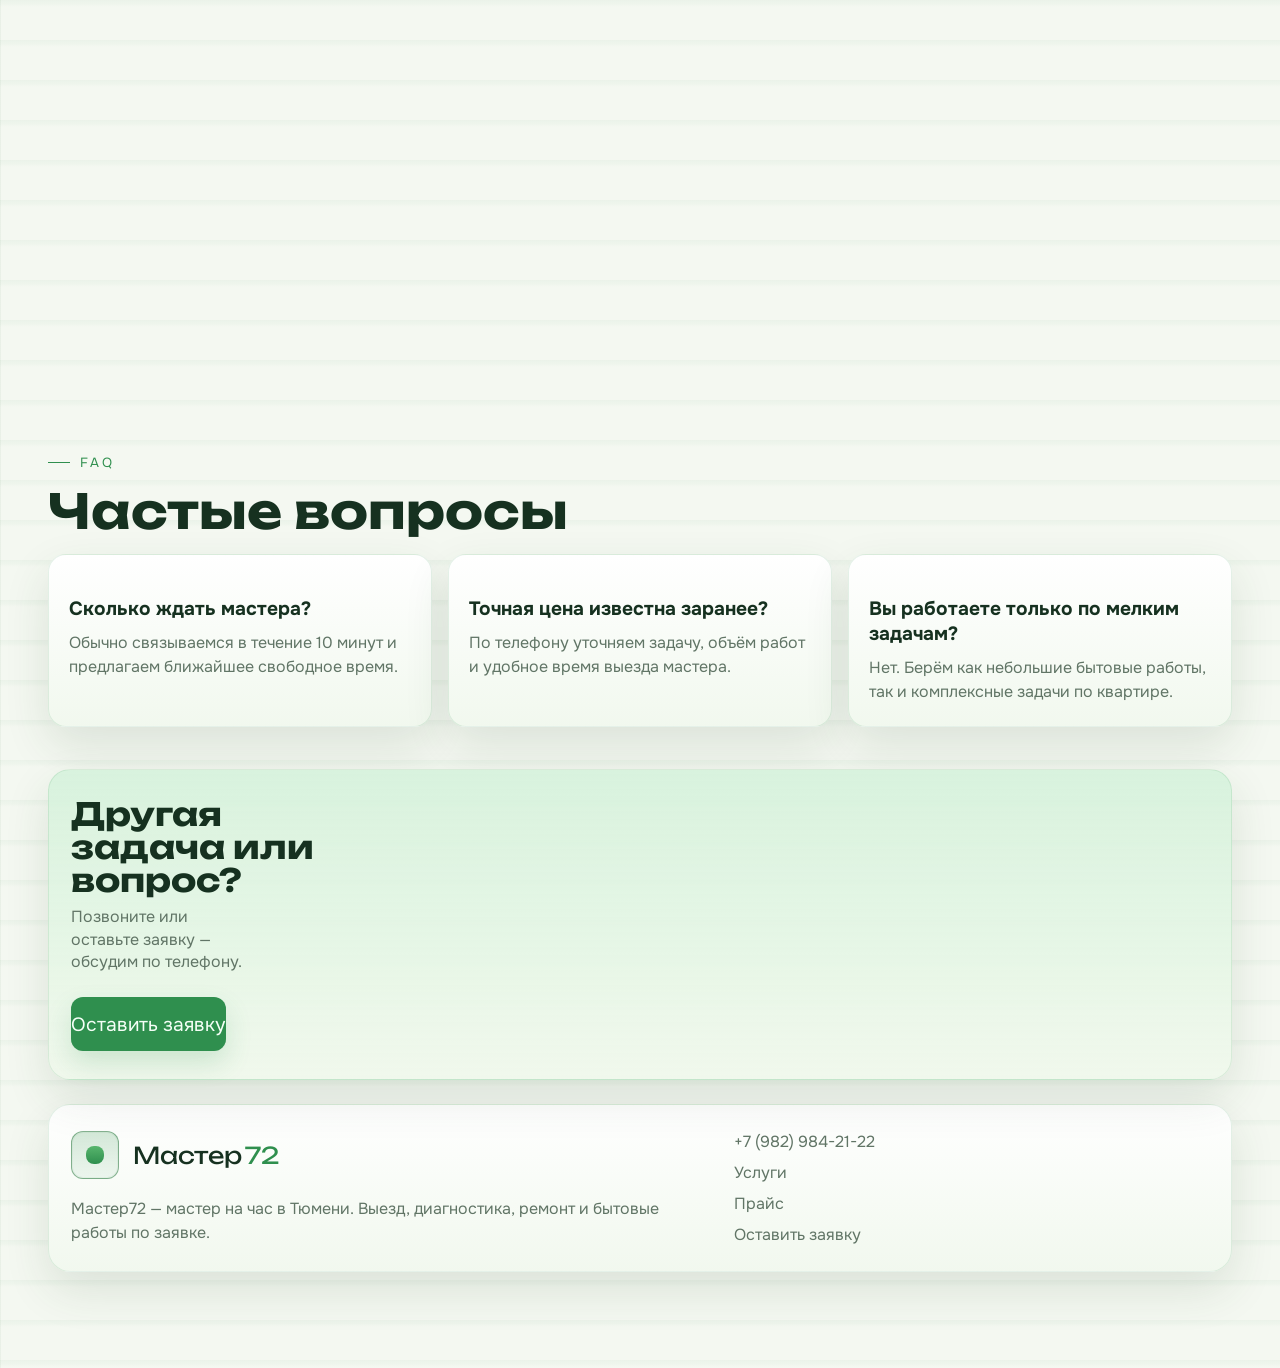
==== commit 6c6def6f: "Add additional services to pricing" ====
--- a/index.html
+++ b/index.html
@@ -178,6 +178,10 @@
             <article class="service-tile"><span>❄️</span>Кондиционеры</article>
             <article class="service-tile"><span>🏠</span>Полы и потолки</article>
             <article class="service-tile"><span>🪑</span>Сборка мебели</article>
+            <article class="service-tile"><span>🎥</span>Видеонаблюдение</article>
+            <article class="service-tile"><span>💻</span>Ремонт компьютеров</article>
+            <article class="service-tile"><span>🧰</span>Бытовая техника</article>
+            <article class="service-tile"><span>🔑</span>Ремонт под ключ</article>
           </div>
         </section>
 
@@ -263,6 +267,53 @@
               <div class="accordion-panel">
                 <div class="price-row"><span>Сборка шкафа или комода</span><strong>от 1 500 ₽</strong></div>
                 <div class="price-row"><span>Сборка кухни</span><strong>от 4 000 ₽</strong></div>
+              </div>
+            </article>
+
+            <article class="accordion-item">
+              <button class="accordion-trigger" type="button" aria-expanded="false">
+                <span class="accordion-trigger__index">07</span>
+                <span class="accordion-trigger__title">Видеонаблюдение</span>
+                <span class="accordion-trigger__arrow">▾</span>
+              </button>
+              <div class="accordion-panel">
+                <div class="price-row"><span>Установка видеонаблюдения</span><strong>по договорённости</strong></div>
+                <div class="price-row"><span>Настройка камер и регистратора</span><strong>по договорённости</strong></div>
+              </div>
+            </article>
+
+            <article class="accordion-item">
+              <button class="accordion-trigger" type="button" aria-expanded="false">
+                <span class="accordion-trigger__index">08</span>
+                <span class="accordion-trigger__title">Компьютеры</span>
+                <span class="accordion-trigger__arrow">▾</span>
+              </button>
+              <div class="accordion-panel">
+                <div class="price-row"><span>Ремонт компьютеров</span><strong>по договорённости</strong></div>
+                <div class="price-row"><span>Настройка системы и программ</span><strong>по договорённости</strong></div>
+              </div>
+            </article>
+
+            <article class="accordion-item">
+              <button class="accordion-trigger" type="button" aria-expanded="false">
+                <span class="accordion-trigger__index">09</span>
+                <span class="accordion-trigger__title">Бытовая техника</span>
+                <span class="accordion-trigger__arrow">▾</span>
+              </button>
+              <div class="accordion-panel">
+                <div class="price-row"><span>Ремонт бытовой техники</span><strong>по договорённости</strong></div>
+                <div class="price-row"><span>Диагностика и подключение техники</span><strong>по договорённости</strong></div>
+              </div>
+            </article>
+
+            <article class="accordion-item">
+              <button class="accordion-trigger" type="button" aria-expanded="false">
+                <span class="accordion-trigger__index">10</span>
+                <span class="accordion-trigger__title">Ремонт квартир</span>
+                <span class="accordion-trigger__arrow">▾</span>
+              </button>
+              <div class="accordion-panel">
+                <div class="price-row"><span>Ремонт квартир под ключ</span><strong>по договорённости</strong></div>
               </div>
             </article>
           </div>
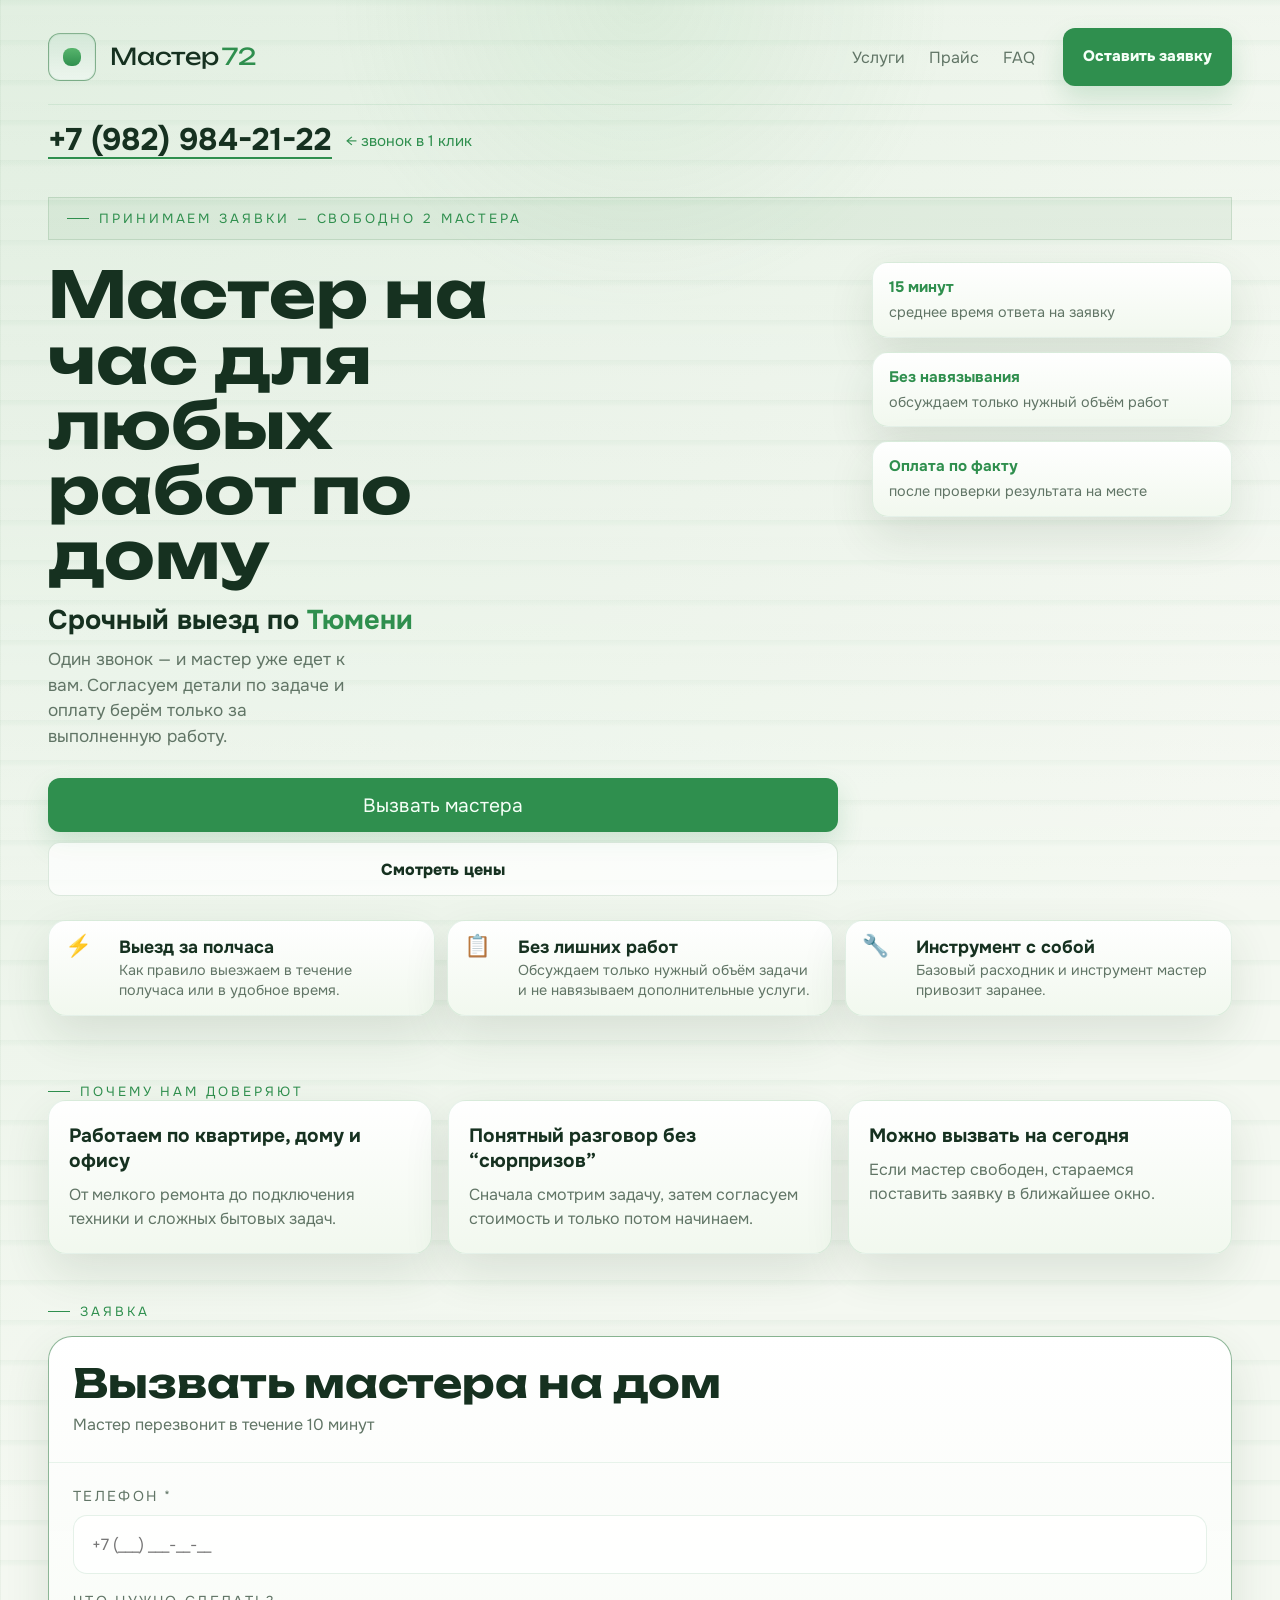
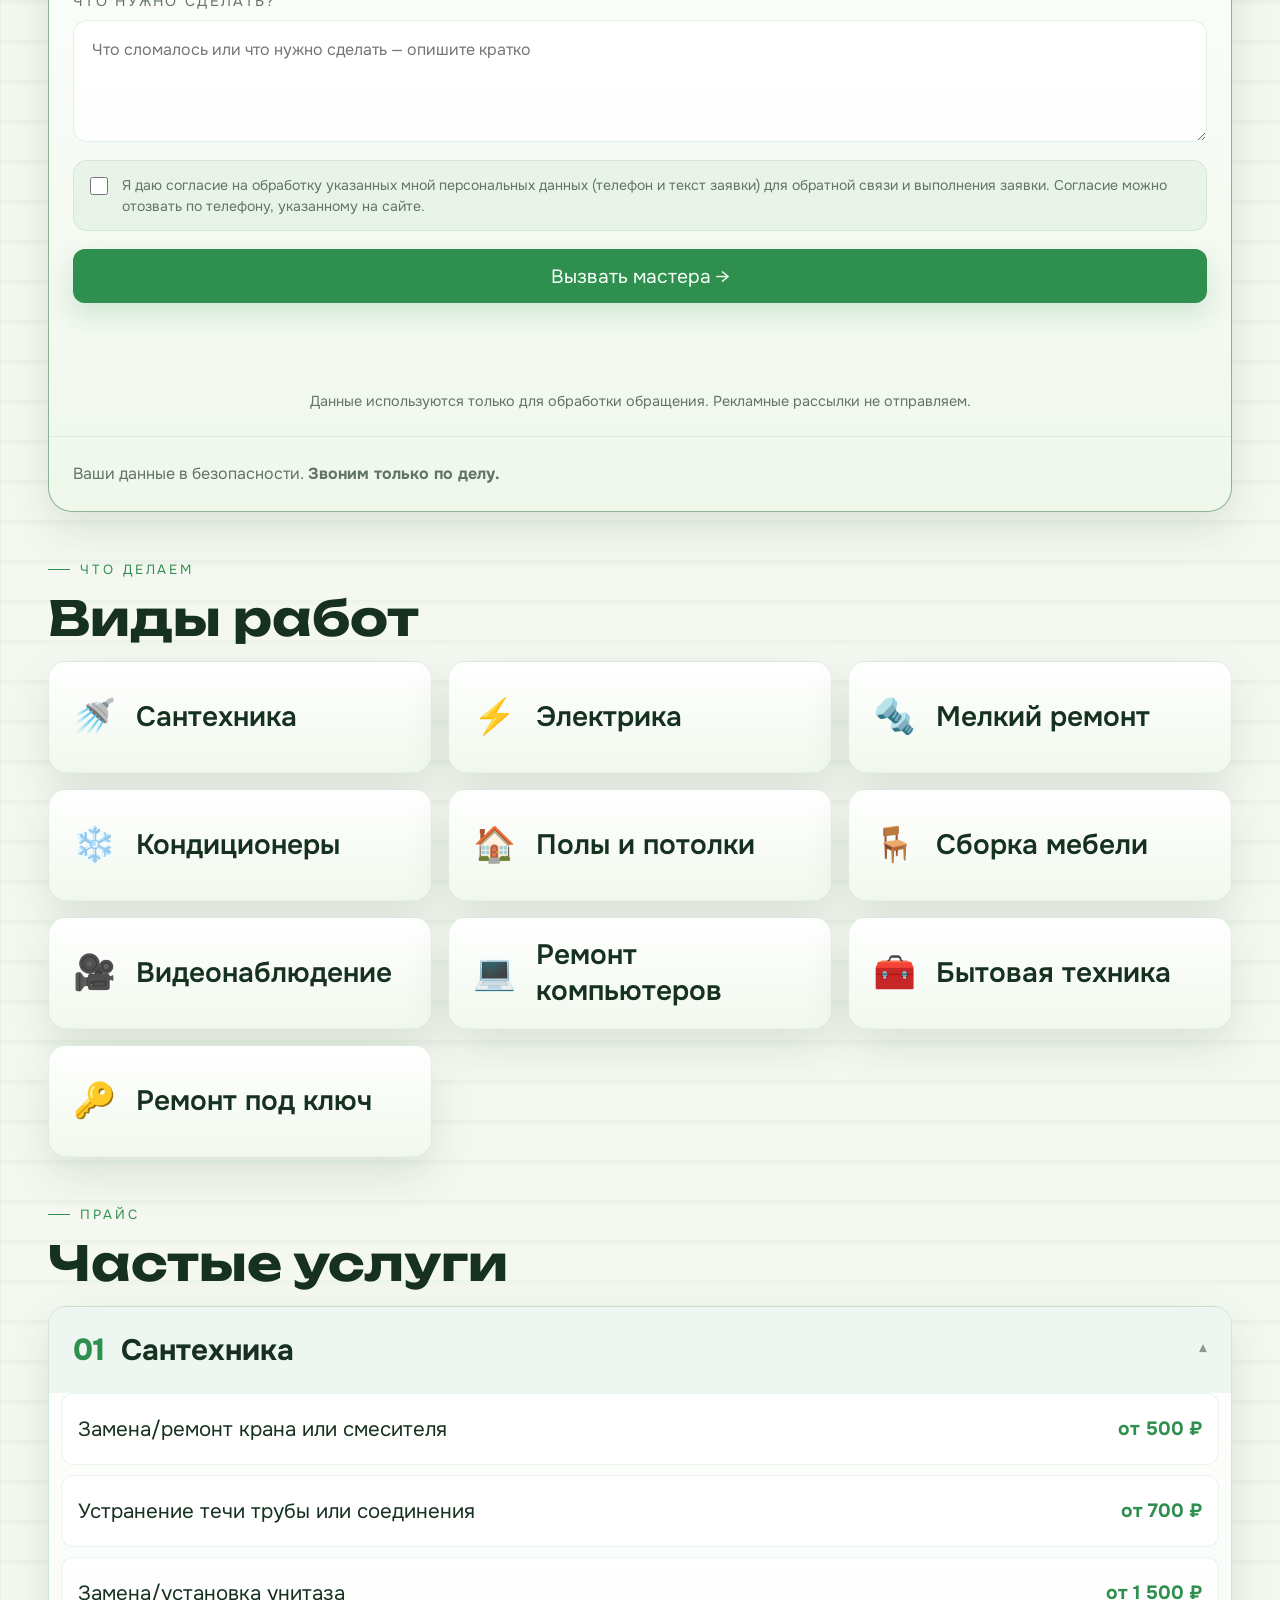
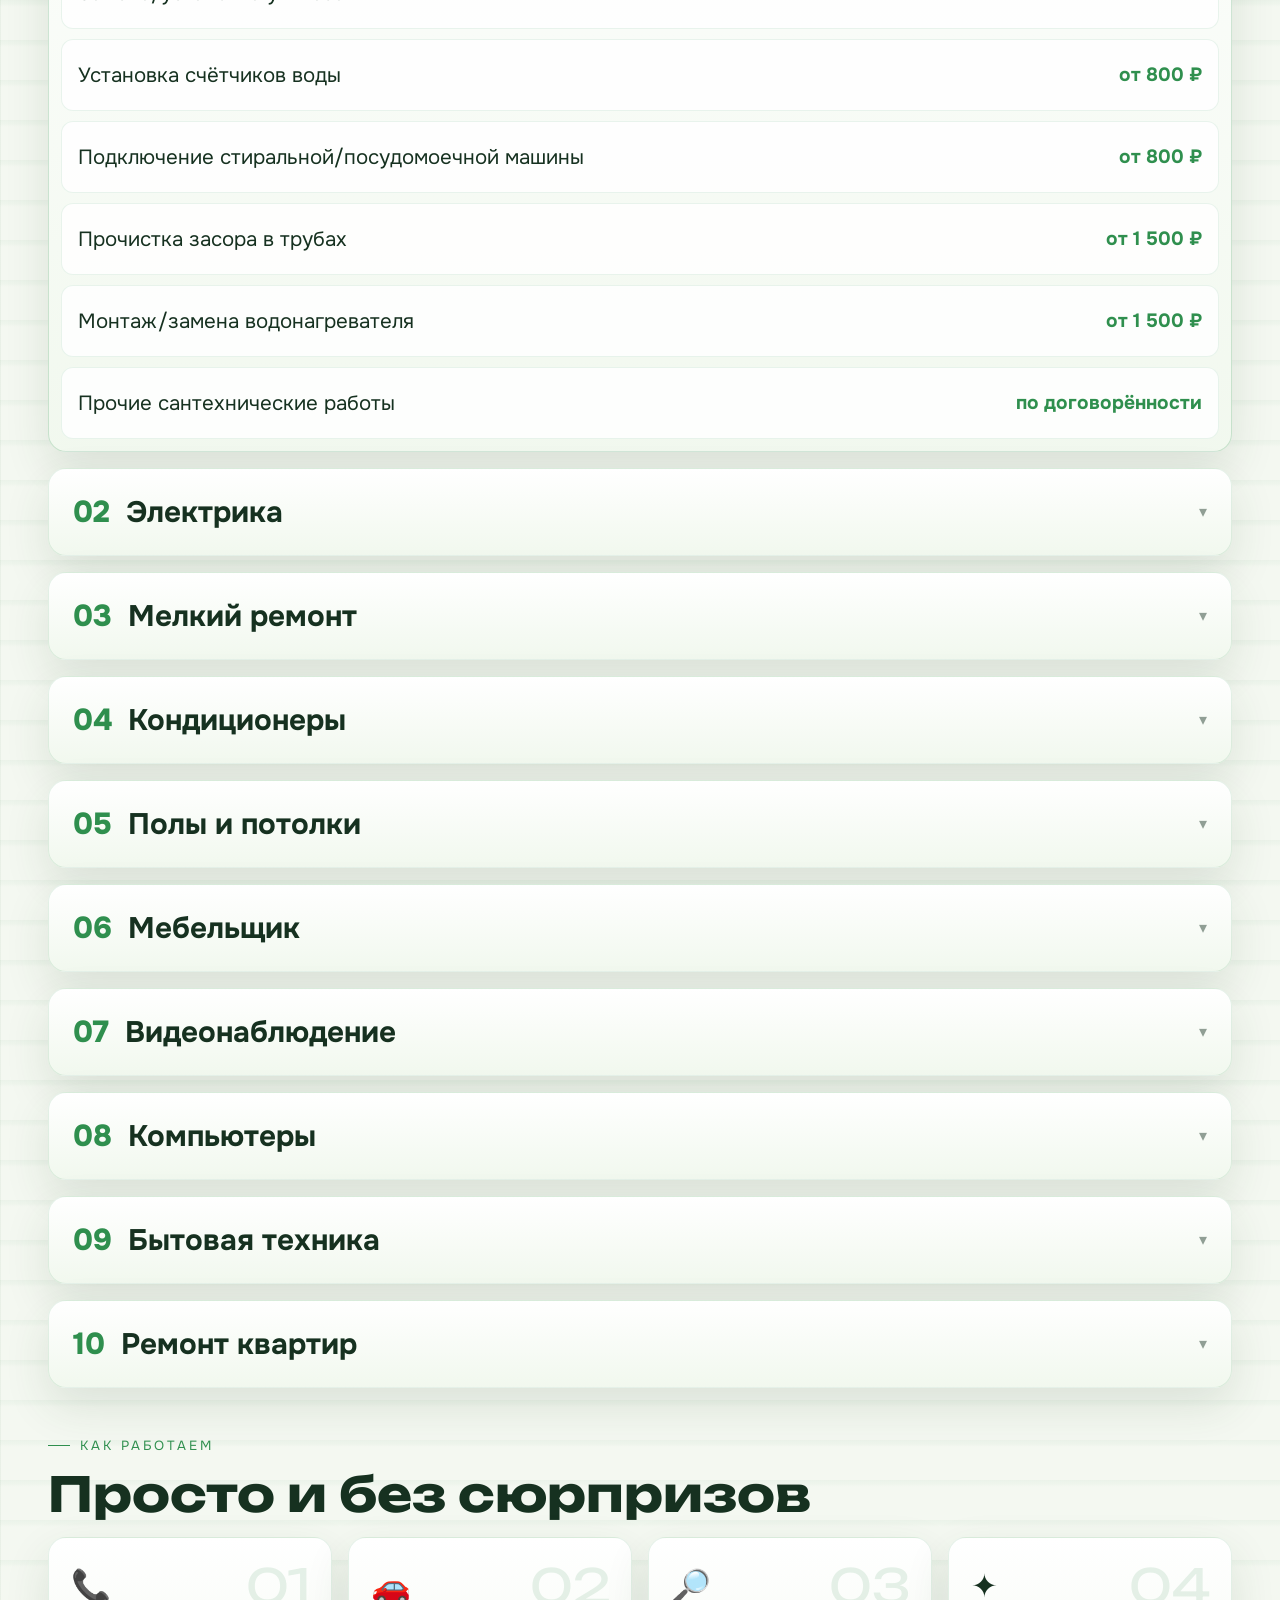
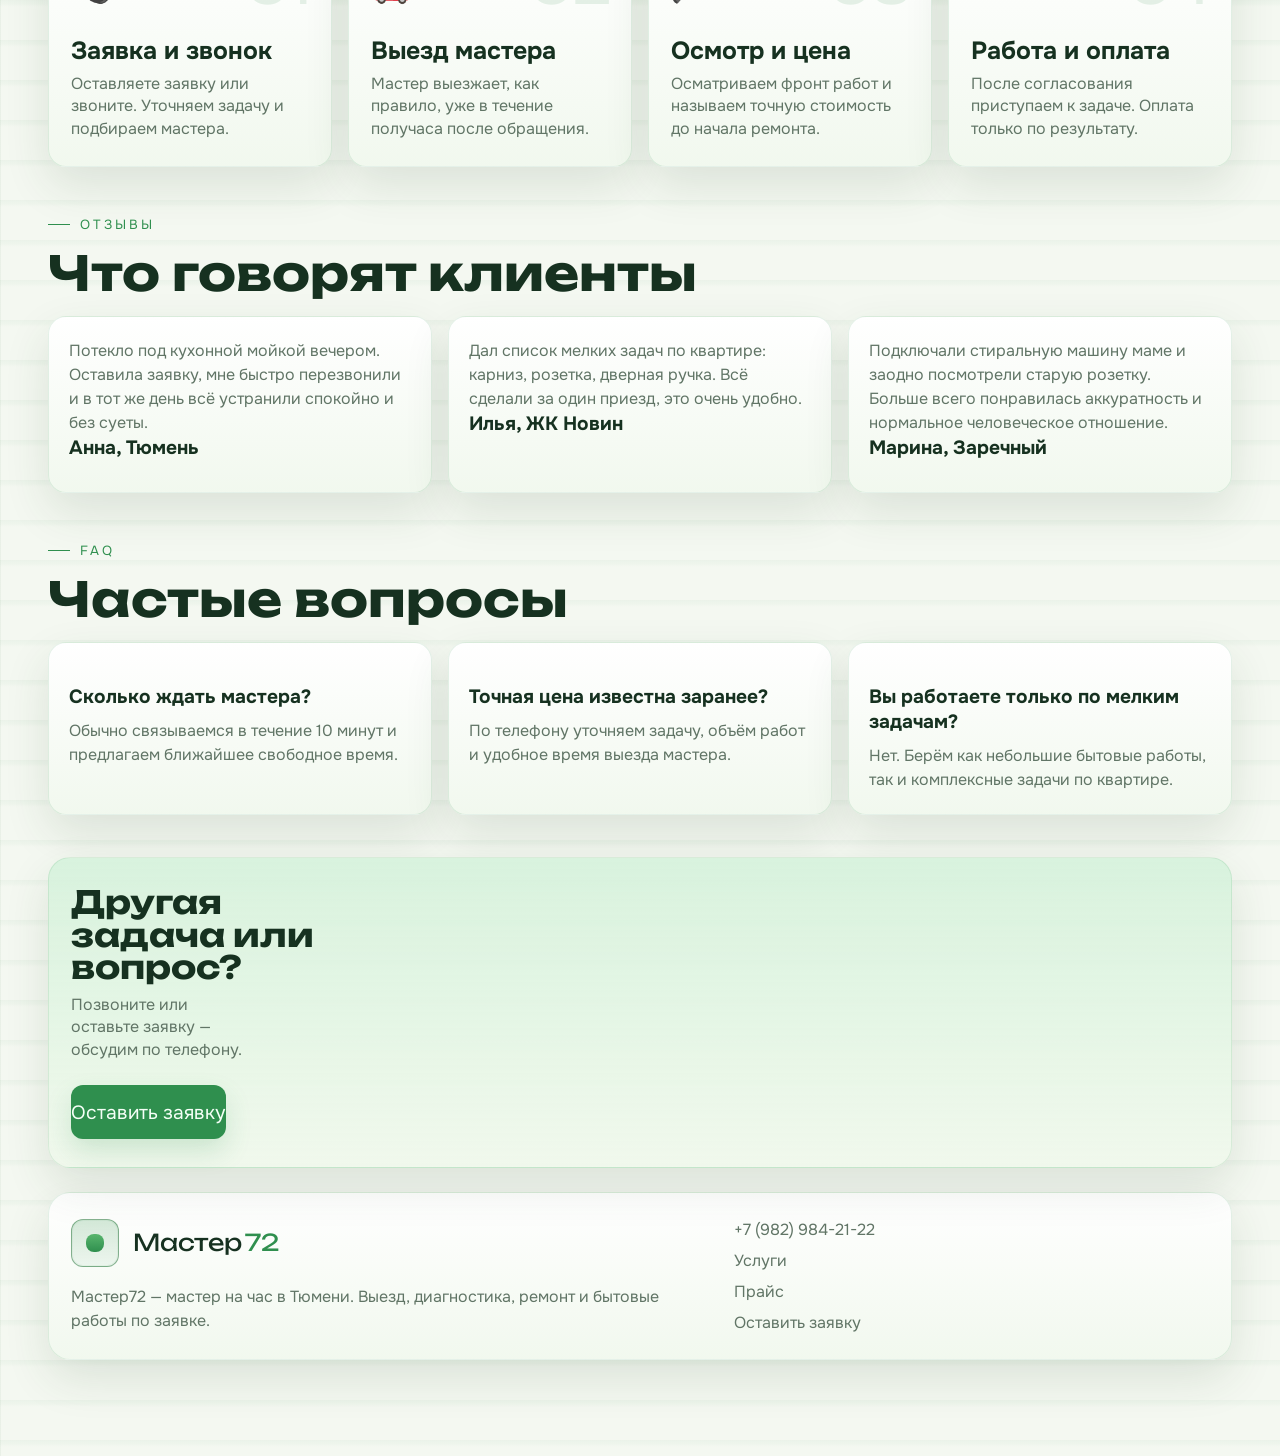
==== commit 52a6925a: "Add personal data consent to lead form" ====
--- a/index.html
+++ b/index.html
@@ -147,12 +147,21 @@
                 <span>Не заполнять</span>
                 <input type="text" name="company" tabindex="-1" autocomplete="off" />
               </label>
+              <label class="lead-form__consent">
+                <input type="checkbox" name="consent" required />
+                <span>
+                  Я даю согласие на обработку указанных мной персональных данных
+                  (телефон и текст заявки) для обратной связи и выполнения заявки.
+                  Согласие можно отозвать по телефону, указанному на сайте.
+                </span>
+              </label>
               <button type="submit" class="button button--primary">
                 Вызвать мастера →
               </button>
               <p class="lead-form__status" aria-live="polite"></p>
               <p class="lead-form__policy">
-                Нажимая, вы соглашаетесь с обработкой персональных данных
+                Данные используются только для обработки обращения. Рекламные
+                рассылки не отправляем.
               </p>
             </form>
 
--- a/styles.css
+++ b/styles.css
@@ -452,6 +452,32 @@
   pointer-events: none;
 }
 
+.lead-form .lead-form__consent {
+  display: grid;
+  grid-template-columns: 20px 1fr;
+  gap: 12px;
+  align-items: start;
+  padding: 14px 16px;
+  border: 1px solid rgba(47, 143, 78, 0.12);
+  border-radius: 14px;
+  background: rgba(47, 143, 78, 0.06);
+}
+
+.lead-form .lead-form__consent input {
+  width: 18px;
+  height: 18px;
+  margin: 2px 0 0;
+  accent-color: var(--accent);
+}
+
+.lead-form .lead-form__consent span {
+  color: var(--muted);
+  font-size: 0.88rem;
+  line-height: 1.45;
+  letter-spacing: 0;
+  text-transform: none;
+}
+
 .button--primary {
   min-height: 64px;
   border: 0;
@@ -462,7 +488,7 @@
 
 .lead-form__policy {
   text-align: center;
-  font-size: 0.95rem;
+  font-size: 0.9rem;
 }
 
 .lead-form__status {
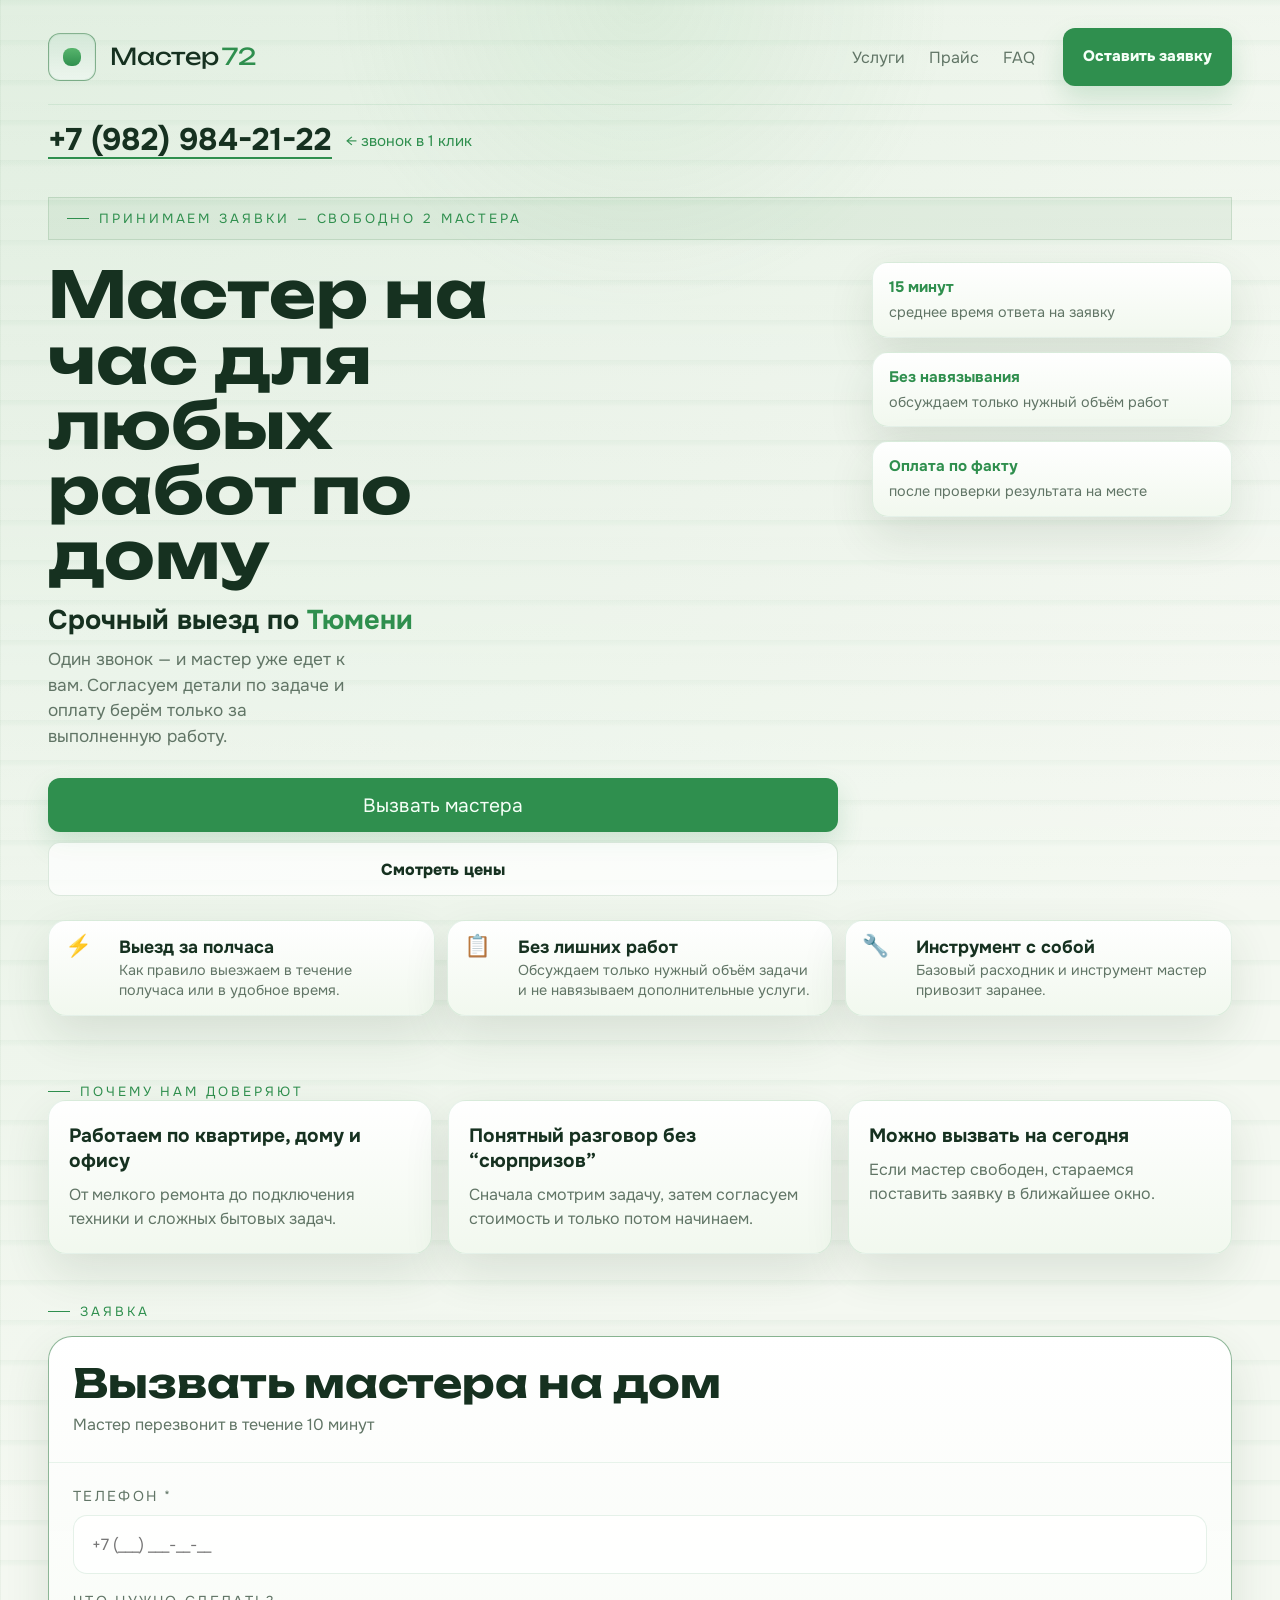
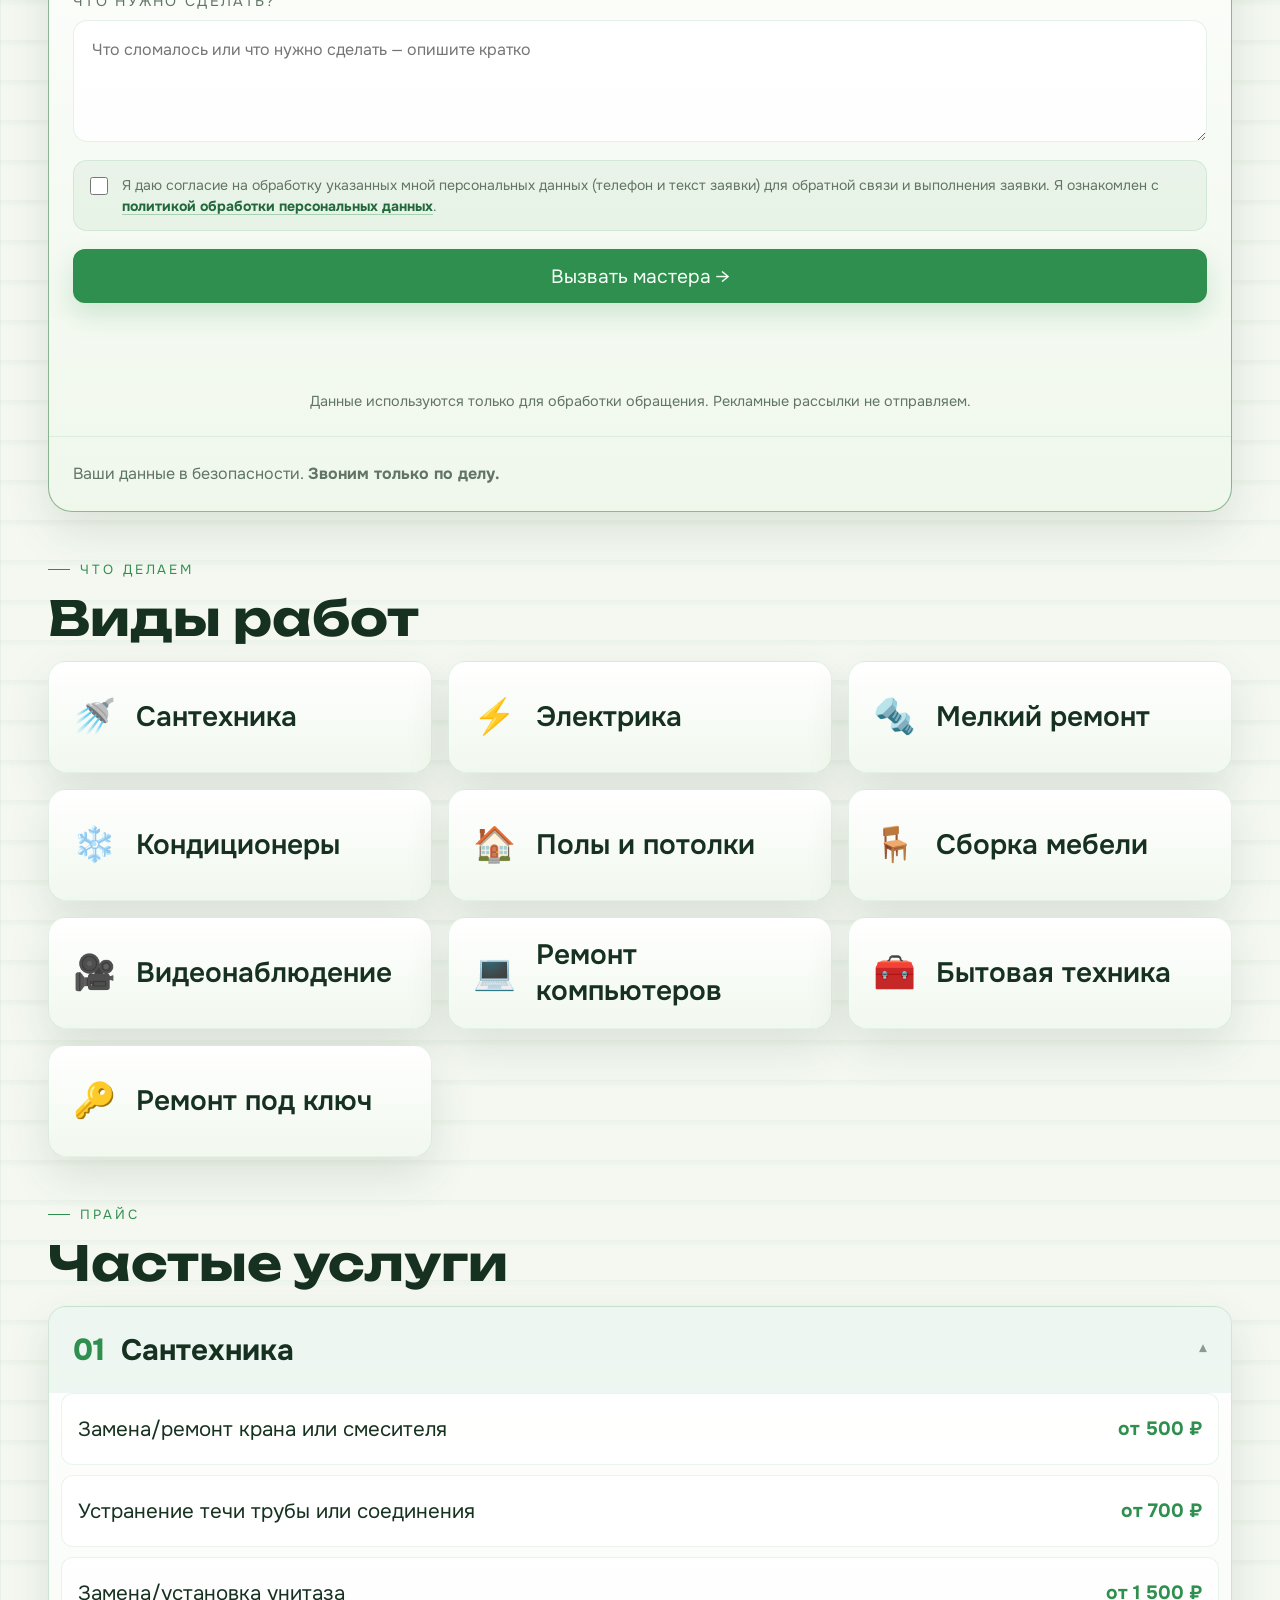
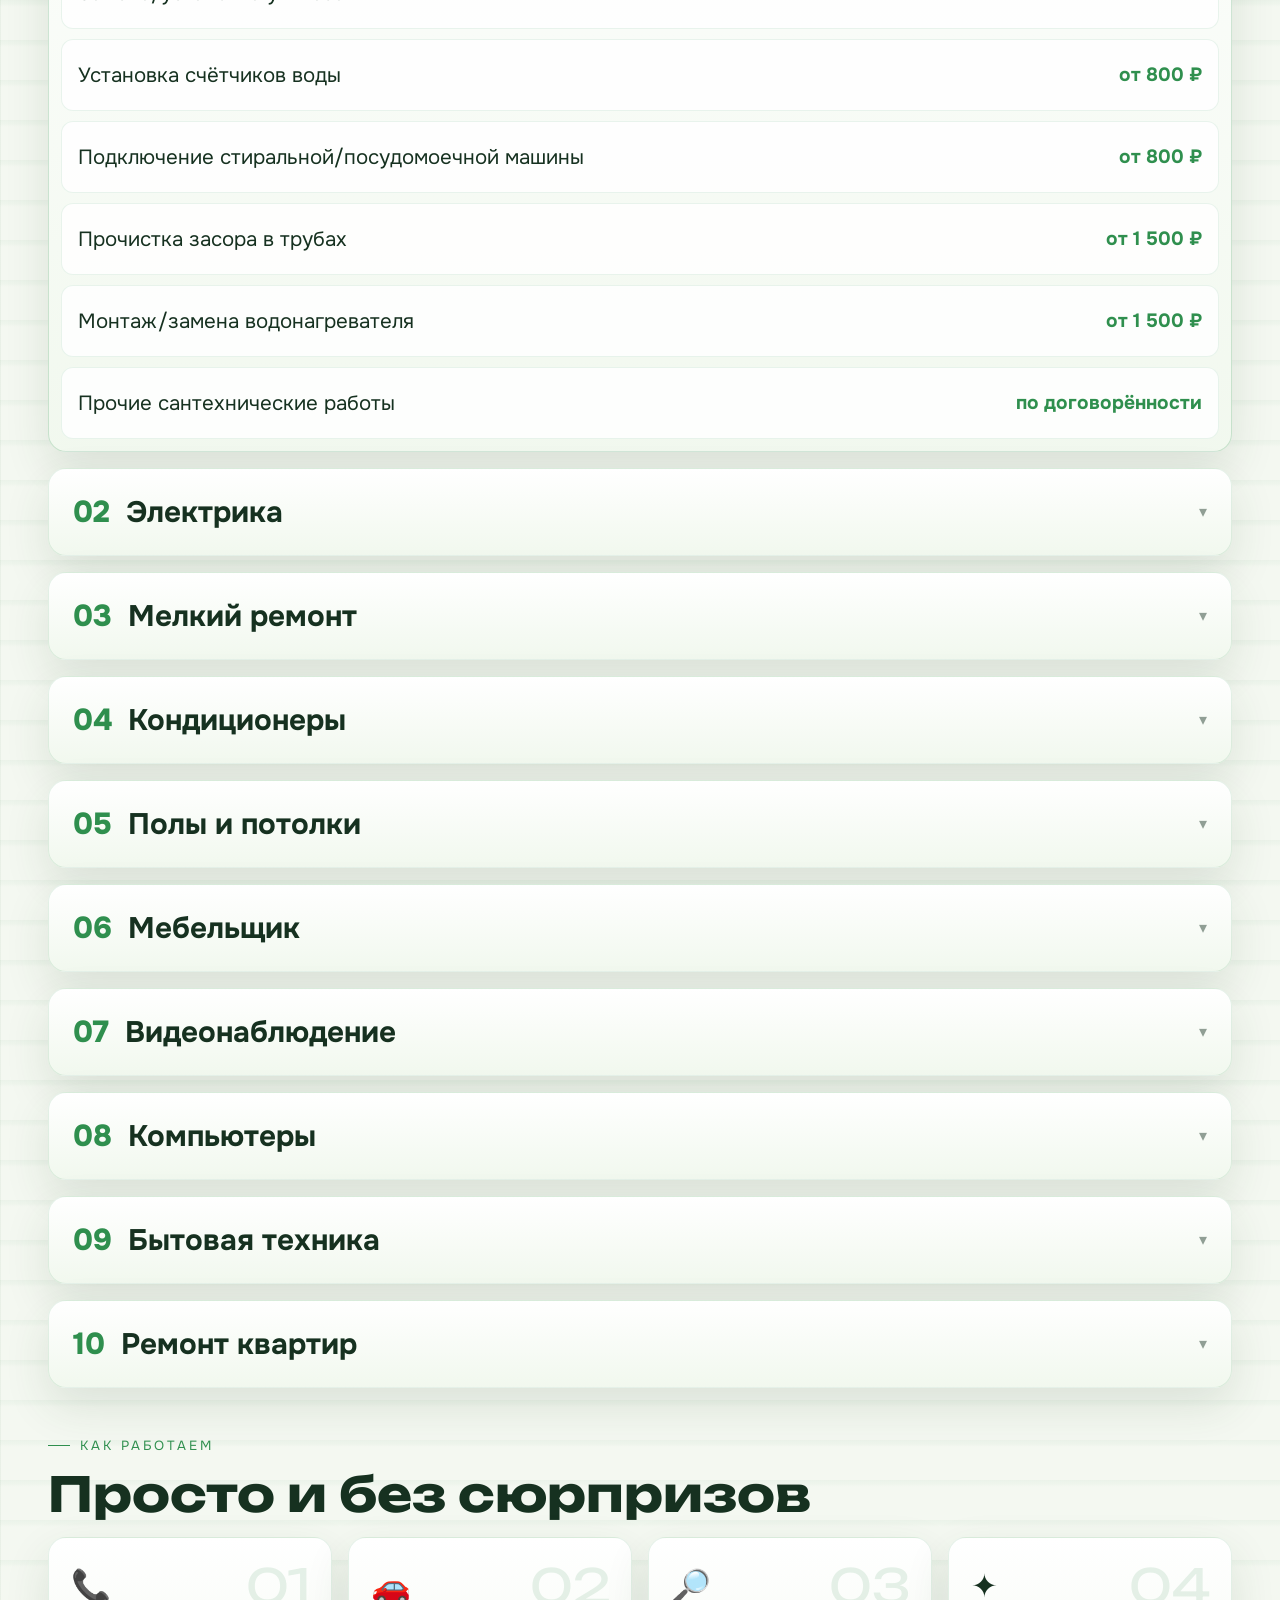
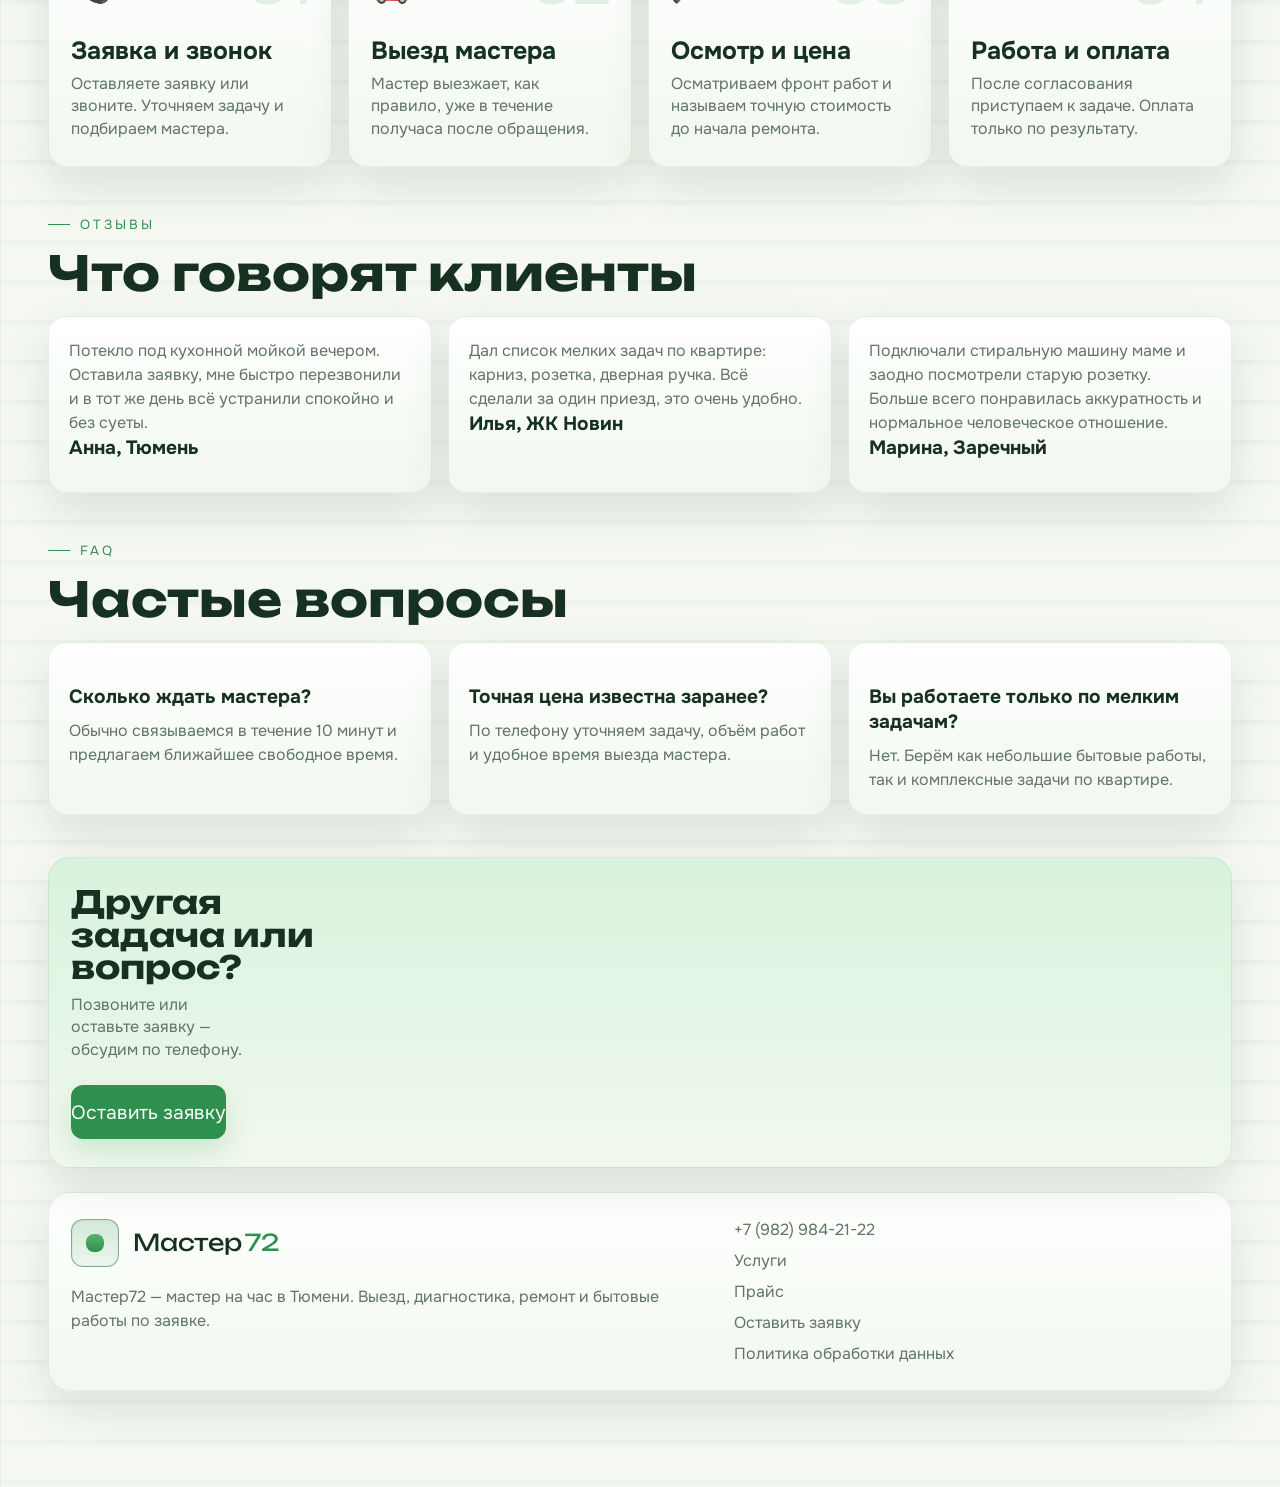
==== commit 457d431b: "Add personal data policy page" ====
--- a/index.html
+++ b/index.html
@@ -152,7 +152,8 @@
                 <span>
                   Я даю согласие на обработку указанных мной персональных данных
                   (телефон и текст заявки) для обратной связи и выполнения заявки.
-                  Согласие можно отозвать по телефону, указанному на сайте.
+                  Я ознакомлен с
+                  <a href="privacy.html" target="_blank" rel="noopener">политикой обработки персональных данных</a>.
                 </span>
               </label>
               <button type="submit" class="button button--primary">
@@ -432,6 +433,7 @@
           <a href="#services">Услуги</a>
           <a href="#prices">Прайс</a>
           <a href="#lead-form">Оставить заявку</a>
+          <a href="privacy.html">Политика обработки данных</a>
         </div>
       </footer>
     </div>
--- a/styles.css
+++ b/styles.css
@@ -80,6 +80,8 @@
   align-items: center;
   gap: 14px;
   min-width: 0;
+  color: inherit;
+  text-decoration: none;
 }
 
 .brand__mark {
@@ -476,6 +478,14 @@
   line-height: 1.45;
   letter-spacing: 0;
   text-transform: none;
+}
+
+.lead-form .lead-form__consent a,
+.privacy-content a {
+  color: var(--accent-deep);
+  font-weight: 700;
+  text-decoration-color: rgba(47, 143, 78, 0.35);
+  text-underline-offset: 3px;
 }
 
 .button--primary {
@@ -759,6 +769,59 @@
   gap: 10px;
 }
 
+.privacy-page {
+  position: relative;
+  z-index: 1;
+}
+
+.privacy-hero {
+  margin-top: 34px;
+  max-width: 820px;
+}
+
+.privacy-hero h1 {
+  max-width: 12ch;
+  margin-top: 16px;
+  font-size: 3.2rem;
+}
+
+.privacy-hero p,
+.privacy-content p {
+  color: var(--muted);
+  line-height: 1.65;
+}
+
+.privacy-updated {
+  font-weight: 700;
+  color: var(--accent-deep) !important;
+}
+
+.privacy-content {
+  display: grid;
+  gap: 18px;
+  margin-top: 32px;
+  margin-bottom: 48px;
+  padding: 30px;
+  border: 1px solid rgba(47, 143, 78, 0.12);
+  border-radius: 22px;
+  background: rgba(255, 255, 255, 0.82);
+  box-shadow: var(--shadow);
+}
+
+.privacy-content h2 {
+  margin: 18px 0 0;
+  font-size: 1.25rem;
+  color: var(--text);
+}
+
+.privacy-content h2:first-child {
+  margin-top: 0;
+}
+
+.privacy-content p {
+  margin: 0;
+}
+
 .reveal {
   opacity: 0;
   transform: translateY(24px);
@@ -878,6 +941,14 @@
   .lead-success h3 {
     font-size: 1.2rem;
   }
+
+  .privacy-hero h1 {
+    font-size: 2rem;
+  }
+
+  .privacy-content {
+    padding: 22px 18px;
+  }
 }
 
 @media (min-width: 768px) {
